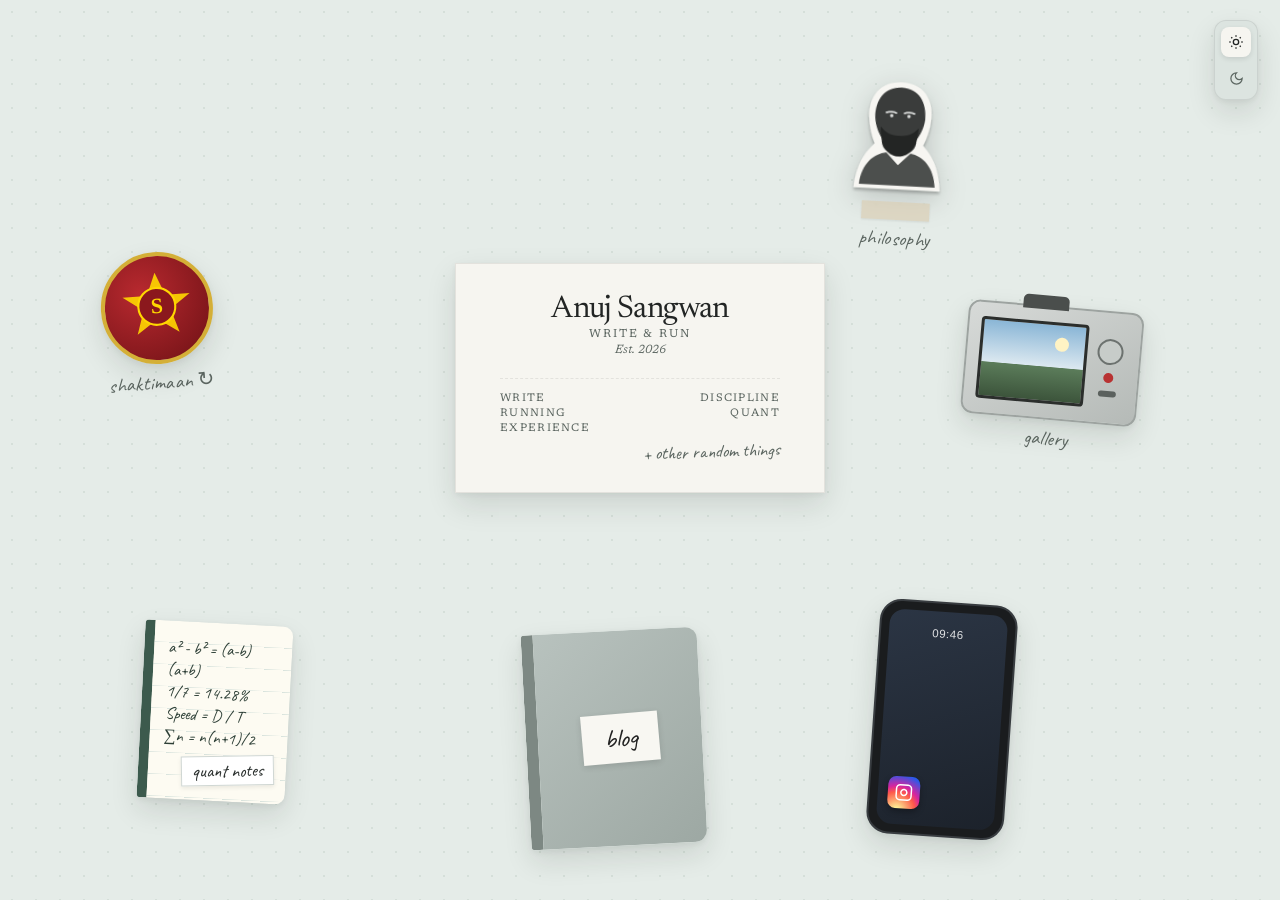
==== index.html @ c8d7edce "Refactor index.html for theme support and SEO Updated HTML structure, added meta tags, and improved " ====
<!doctype html>
<html lang="en" data-theme="light">
<head>
<meta charset="utf-8">
<meta name="viewport" content="width=device-width, initial-scale=1">
<title>Anuj Sangwan</title>
<meta name="description" content="Anuj Sangwan — write, running, experience, discipline, quant and other random things.">
<link rel="preconnect" href="https://fonts.googleapis.com">
<link rel="preconnect" href="https://fonts.gstatic.com" crossorigin>
<link rel="stylesheet" href="https://fonts.googleapis.com/css2?family=Caveat:wght@500;600&family=Newsreader:ital,opsz,wght@0,6..72,300..600;1,6..72,300..600&display=swap">

<style>
  :root {
    /* Minted Grey (Bright Theme) */
    --bg: #e5ece8;
    --bg-dot: #d5dfd9;
    --ink: #222524;
    --muted: #5c6661;
    --card-bg: #f6f5f0;
    --card-border: rgba(0, 0, 0, 0.08);
    --tape: rgba(218, 207, 182, 0.72);
    --shadow: 0 12px 28px rgba(24, 32, 28, 0.12), 0 2px 6px rgba(24, 32, 28, 0.06);
    --shadow-hover: 0 18px 36px rgba(24, 32, 28, 0.18), 0 4px 10px rgba(24, 32, 28, 0.08);
    --pill-bg: #dce4e0;
  }

  [data-theme="dark"] {
    /* Warm Charcoal (Dark Theme) */
    --bg: #22211f;
    --bg-dot: #2d2b28;
    --ink: #ebe7e0;
    --muted: #a39e93;
    --card-bg: #2d2b28;
    --card-border: rgba(255, 255, 255, 0.08);
    --tape: rgba(168, 154, 128, 0.35);
    --shadow: 0 14px 32px rgba(0, 0, 0, 0.45), 0 2px 8px rgba(0, 0, 0, 0.3);
    --shadow-hover: 0 20px 42px rgba(0, 0, 0, 0.6), 0 6px 14px rgba(0, 0, 0, 0.35);
    --pill-bg: #32302c;
  }

  * {
    box-sizing: border-box;
    margin: 0;
    padding: 0;
  }

  body {
    background-color: var(--bg);
    background-image: radial-gradient(var(--bg-dot) 1px, transparent 1px);
    background-size: 24px 24px;
    color: var(--ink);
    font-family: 'Newsreader', Georgia, serif;
    min-height: 100vh;
    overflow-x: hidden;
    transition: background-color 0.35s ease, color 0.35s ease;
    user-select: none;
  }

  /* Theme Switcher Pill (Top Right like screenshot) */
  .theme-toggle {
    position: fixed;
    top: 20px;
    right: 22px;
    z-index: 100;
    background: var(--pill-bg);
    border: 1px solid var(--card-border);
    border-radius: 12px;
    padding: 6px;
    display: flex;
    flex-direction: column;
    gap: 6px;
    box-shadow: var(--shadow);
    cursor: pointer;
    transition: transform 0.2s ease, background 0.35s ease;
  }
  .theme-toggle:hover {
    transform: translateY(-2px);
  }
  .theme-btn {
    width: 30px;
    height: 30px;
    border-radius: 8px;
    border: none;
    background: transparent;
    color: var(--muted);
    display: grid;
    place-items: center;
    cursor: pointer;
    transition: all 0.2s ease;
  }
  .theme-btn.active {
    background: var(--card-bg);
    color: var(--ink);
    box-shadow: 0 2px 5px rgba(0,0,0,0.1);
  }

  /* Desk Canvas */
  .desk {
    position: relative;
    width: 100%;
    max-width: 1320px;
    height: 100vh;
    min-height: 700px;
    margin: 0 auto;
  }

  /* Generic Desk Item Styling */
  .desk-item {
    position: absolute;
    cursor: pointer;
    text-decoration: none;
    color: inherit;
    transition: transform 0.28s cubic-bezier(0.22, 1, 0.36, 1), filter 0.28s ease;
    display: flex;
    flex-direction: column;
    align-items: center;
  }
  .desk-item:hover {
    z-index: 20;
    filter: brightness(1.02);
  }

  /* Masking Tape Effect */
  .tape {
    width: 68px;
    height: 18px;
    background: var(--tape);
    backdrop-filter: blur(1px);
    box-shadow: 0 1px 2px rgba(0,0,0,0.08);
    position: relative;
    z-index: 5;
  }

  .hand-label {
    font-family: 'Caveat', cursive;
    font-size: 1.25rem;
    color: var(--muted);
    margin-top: 6px;
    letter-spacing: 0.3px;
  }

  /* 1. CENTER CALLING CARD */
  .name-card-wrap {
    top: 42%;
    left: 50%;
    transform: translate(-50%, -50%);
    z-index: 10;
    cursor: default;
  }
  .name-card {
    background: var(--card-bg);
    border: 1px solid var(--card-border);
    box-shadow: var(--shadow);
    padding: 30px 44px 26px;
    text-align: center;
    width: 370px;
    position: relative;
    transition: background 0.35s ease, transform 0.25s ease;
  }
  .name-card:hover {
    transform: translateY(-3px);
  }
  .name-card h1 {
    font-size: 1.95rem;
    font-weight: 400;
    letter-spacing: -0.02em;
    margin-bottom: 4px;
  }
  .name-card .subtitle {
    font-size: 0.72rem;
    letter-spacing: 0.16em;
    text-transform: uppercase;
    color: var(--muted);
    margin-bottom: 4px;
  }
  .name-card .est {
    font-size: 0.75rem;
    font-style: italic;
    color: var(--muted);
    margin-bottom: 22px;
  }
  .card-traits {
    display: flex;
    justify-content: space-between;
    align-items: flex-start;
    font-size: 0.68rem;
    letter-spacing: 0.12em;
    text-transform: uppercase;
    color: var(--muted);
    border-top: 1px dashed var(--card-border);
    padding-top: 14px;
    text-align: left;
    gap: 12px;
  }
  .card-traits .col {
    display: flex;
    flex-direction: column;
    gap: 4px;
  }
  .card-handnote {
    font-family: 'Caveat', cursive;
    font-size: 1.15rem;
    color: var(--muted);
    text-align: right;
    margin-top: 8px;
    transform: rotate(-2deg);
  }

  /* 2. SHAKTIMAAN (Left Side) */
  .item-shaktimaan {
    top: 28%;
    left: 8%;
    transform: rotate(-4deg);
    z-index: 15;
  }
  .item-shaktimaan:hover {
    transform: rotate(0deg) scale(1.06);
  }
  .shaktimaan-badge {
    width: 112px;
    height: 112px;
    border-radius: 50%;
    background: radial-gradient(circle at 35% 35%, #b8292f, #6e1115);
    border: 4px solid #d4af37;
    box-shadow: var(--shadow);
    display: grid;
    place-items: center;
    position: relative;
    overflow: hidden;
  }
  /* Shaktimaan Flight & Spin Animation */
  @keyframes shaktimaanFly {
    0%   { transform: translate(0, 0) rotate(0deg) scale(1); filter: drop-shadow(0 0 0px gold); }
    15%  { transform: translate(60px, -90px) rotate(720deg) scale(1.15); filter: drop-shadow(0 0 18px #ffd700); }
    35%  { transform: translate(480px, -130px) rotate(1800deg) scale(1.2); filter: drop-shadow(0 0 24px #ffae00); }
    55%  { transform: translate(780px, 140px) rotate(2880deg) scale(1.1); filter: drop-shadow(0 0 22px #ffd700); }
    75%  { transform: translate(320px, 210px) rotate(3960deg) scale(1.15); filter: drop-shadow(0 0 18px #ffae00); }
    90%  { transform: translate(-20px, 40px) rotate(4680deg) scale(1.05); }
    100% { transform: translate(0, 0) rotate(5040deg) scale(1); filter: drop-shadow(0 0 0px gold); }
  }
  .shaktimaan-flying {
    animation: shaktimaanFly 3.2s cubic-bezier(0.45, 0.05, 0.55, 0.95) forwards;
    z-index: 999 !important;
  }

  /* 3. QUANT NOTES (Bottom Left) */
  .item-quant {
    bottom: 11%;
    left: 11%;
    transform: rotate(3deg);
  }
  .item-quant:hover {
    transform: rotate(0deg) translateY(-6px);
  }
  .quant-pad {
    width: 148px;
    height: 178px;
    background: #fdfbf2;
    border-radius: 4px 10px 10px 4px;
    box-shadow: var(--shadow);
    border-left: 10px solid #3c5a4d;
    padding: 16px 14px;
    position: relative;
    color: #2b302e;
    background-image: repeating-linear-gradient(transparent, transparent 21px, #d7e2dc 22px);
  }
  .quant-pad .math-scribble {
    font-family: 'Caveat', cursive;
    font-size: 1.05rem;
    line-height: 22px;
    color: #2c3e35;
  }
  .quant-sticker {
    background: #fff;
    border: 1px solid #d0d7d3;
    padding: 2px 10px;
    font-family: 'Caveat', cursive;
    font-size: 1.15rem;
    position: absolute;
    bottom: 16px;
    right: 12px;
    transform: rotate(-4deg);
    box-shadow: 0 2px 4px rgba(0,0,0,0.08);
  }

  /* 4. PHILOSOPHY - ARISTOTLE HEAD (Top Right) */
  .item-philosophy {
    top: 8%;
    right: 25%;
    transform: rotate(3deg);
  }
  .item-philosophy:hover {
    transform: rotate(0deg) translateY(-6px);
  }
  .aristotle-cutout {
    width: 124px;
    height: 138px;
    filter: drop-shadow(0 8px 14px rgba(0,0,0,0.18));
  }

  /* 5. GALLERY - DSLR CAMERA (Middle Right) */
  .item-gallery {
    top: 34%;
    right: 11%;
    transform: rotate(5deg);
  }
  .item-gallery:hover {
    transform: rotate(1deg) translateY(-6px);
  }
  .dslr-body {
    width: 176px;
    height: 114px;
    background: linear-gradient(145deg, #d7dad8, #b5bab7);
    border-radius: 12px;
    box-shadow: var(--shadow);
    border: 2px solid #9da3a0;
    position: relative;
    padding: 12px;
    display: flex;
    align-items: center;
    justify-content: space-between;
  }
  .dslr-viewfinder {
    position: absolute;
    top: -12px;
    left: 52px;
    width: 46px;
    height: 14px;
    background: #4a4e4c;
    border-radius: 5px 5px 0 0;
  }
  .dslr-screen {
    width: 108px;
    height: 82px;
    background: linear-gradient(180deg, #8ab6d6 0%, #dbe8f0 55%, #5b7c5a 56%, #3c543b 100%);
    border: 3px solid #2b2e2c;
    border-radius: 4px;
    position: relative;
    overflow: hidden;
  }
  .dslr-controls {
    display: flex;
    flex-direction: column;
    align-items: center;
    gap: 8px;
    padding-right: 4px;
  }
  .dslr-dial {
    width: 26px;
    height: 26px;
    border-radius: 50%;
    border: 2px solid #6c726f;
    background: #c7ccc9;
  }

  /* 6. BLOG NOTEBOOK (Bottom Middle) */
  .item-blog {
    bottom: 6%;
    left: 48%;
    transform: translateX(-50%) rotate(-3deg);
  }
  .item-blog:hover {
    transform: translateX(-50%) rotate(0deg) translateY(-6px);
  }
  .blog-notebook {
    width: 176px;
    height: 215px;
    background: linear-gradient(135deg, #b8c2be, #9da8a3);
    border-radius: 4px 12px 12px 4px;
    box-shadow: var(--shadow);
    border-left: 12px solid #7d8883;
    display: grid;
    place-items: center;
    position: relative;
  }
  .blog-sticker {
    background: #f8f7f2;
    color: #222;
    padding: 8px 22px;
    font-family: 'Caveat', cursive;
    font-size: 1.65rem;
    box-shadow: 0 2px 6px rgba(0,0,0,0.12);
    transform: rotate(-2deg);
  }

  /* 7. PHONE WITH APPS (Bottom Right) */
  .item-phone {
    bottom: 7%;
    right: 21%;
    transform: rotate(4deg);
    cursor: default;
  }
  .phone-frame {
    width: 138px;
    height: 235px;
    background: #1a1c1e;
    border-radius: 22px;
    padding: 8px;
    box-shadow: var(--shadow);
    border: 2px solid #383c40;
  }
  .phone-screen {
    width: 100%;
    height: 100%;
    background: linear-gradient(160deg, #2b3544 0%, #1c222b 100%);
    border-radius: 15px;
    padding: 16px 10px;
    display: flex;
    flex-direction: column;
    justify-content: space-between;
  }
  .phone-time {
    color: rgba(255,255,255,0.85);
    font-family: sans-serif;
    font-size: 0.72rem;
    text-align: center;
    letter-spacing: 0.5px;
  }
  .phone-apps {
    display: grid;
    grid-template-columns: repeat(3, 1fr);
    gap: 8px;
    margin-top: 10px;
  }
  .app-icon {
    width: 32px;
    height: 32px;
    border-radius: 8px;
    display: grid;
    place-items: center;
    text-decoration: none;
    transition: transform 0.2s ease;
    box-shadow: 0 3px 6px rgba(0,0,0,0.3);
  }
  .app-icon:hover {
    transform: scale(1.18);
  }
  .app-insta {
    background: radial-gradient(circle at 30% 107%, #fdf497 0%, #fdf497 5%, #fd5949 45%, #d6249f 60%, #285AEB 90%);
    color: #fff;
  }
  .app-github {
    background: #24292e;
    color: #fff;
    border: 1px solid rgba(255,255,255,0.15);
  }
  .app-gmail {
    background: #ffffff;
    color: #ea4335;
  }
  .phone-widget {
    background: rgba(255,255,255,0.1);
    border-radius: 8px;
    padding: 6px;
    font-family: sans-serif;
    font-size: 0.6rem;
    color: rgba(255,255,255,0.75);
    text-align: center;
  }

  /* 8. BOOK ICON - READING LIST (Lower Right Corner) */
  .item-books {
    bottom: 6%;
    right: 4%;
    transform: rotate(-6deg);
  }
  .item-books:hover {
    transform: rotate(-1deg) translateY(-6px);
  }
  .book-cover {
    width: 112px;
    height: 152px;
    background: linear-gradient(145deg, #e5d896, #cfc078);
    border-radius: 3px 8px 8px 3px;
    box-shadow: var(--shadow);
    border-left: 8px solid #9e8f4c;
    padding: 14px 10px;
    color: #2d2918;
    display: flex;
    flex-direction: column;
    justify-content: space-between;
  }
  .book-title {
    font-size: 0.76rem;
    font-weight: 600;
    line-height: 1.2;
    border-top: 1px solid rgba(45,41,24,0.3);
    border-bottom: 1px solid rgba(45,41,24,0.3);
    padding: 5px 0;
    text-align: center;
  }
  .book-author {
    font-size: 0.62rem;
    text-align: center;
    font-style: italic;
    opacity: 0.85;
  }

  /* Clean Modal for Sections (Quant, Philosophy, Gallery, Books) */
  .modal-backdrop {
    position: fixed;
    inset: 0;
    background: rgba(15, 18, 16, 0.55);
    backdrop-filter: blur(4px);
    display: none;
    place-items: center;
    z-index: 500;
    padding: 20px;
  }
  .modal-backdrop.open {
    display: grid;
  }
  .modal-box {
    background: var(--card-bg);
    color: var(--ink);
    border: 1px solid var(--card-border);
    box-shadow: var(--shadow-hover);
    max-width: 520px;
    width: 100%;
    padding: 28px 32px;
    border-radius: 8px;
    position: relative;
    user-select: text;
  }
  .modal-close {
    position: absolute;
    top: 14px;
    right: 16px;
    background: none;
    border: none;
    font-size: 1.4rem;
    color: var(--muted);
    cursor: pointer;
  }
  .modal-box h2 {
    font-weight: 400;
    font-size: 1.55rem;
    margin-bottom: 10px;
  }
  .modal-box p, .modal-box li {
    font-size: 0.98rem;
    line-height: 1.6;
    color: var(--muted);
  }
  .modal-box ul {
    margin-top: 10px;
    padding-left: 18px;
  }
  .modal-box li {
    margin-bottom: 6px;
  }

  /* Responsive Mobile Layout (Stacks neatly on phones) */
  @media (max-width: 960px) {
    .desk {
      height: auto;
      padding: 80px 20px 60px;
      display: flex;
      flex-direction: column;
      align-items: center;
      gap: 36px;
    }
    .desk-item, .name-card-wrap {
      position: static;
      transform: none !important;
    }
    .name-card {
      width: 100%;
      max-width: 350px;
      order: -1;
    }
  }
</style>
</head>
<body>

  <!-- Top-Right Theme Switcher -->
  <div class="theme-toggle" title="Switch Theme">
    <button class="theme-btn active" id="btn-light" aria-label="Minted Grey Theme">
      <svg width="16" height="16" viewBox="0 0 24 24" fill="none" stroke="currentColor" stroke-width="2">
        <circle cx="12" cy="12" r="4"/><path d="M12 2v2m0 16v2M4.93 4.93l1.41 1.41m11.32 11.32l1.41 1.41M2 12h2m16 0h2M6.34 17.66l-1.41 1.41M19.07 4.93l-1.41 1.41"/>
      </svg>
    </button>
    <button class="theme-btn" id="btn-dark" aria-label="Warm Charcoal Theme">
      <svg width="15" height="15" viewBox="0 0 24 24" fill="none" stroke="currentColor" stroke-width="2">
        <path d="M12 3a6 6 0 0 0 9 9 9 9 0 1 1-9-9Z"/>
      </svg>
    </button>
  </div>

  <main class="desk">

    <!-- 1. SHAKTIMAAN ICON (Left Side - Click to fly!) -->
    <div class="desk-item item-shaktimaan" id="shaktimaan" title="Click to summon Shaktimaan!">
      <div class="shaktimaan-badge">
        <!-- Custom Shaktimaan Emblem & Figure SVG -->
        <svg width="84" height="84" viewBox="0 0 100 100">
          <polygon points="50,8 61,35 90,35 66,52 75,80 50,63 25,80 34,52 10,35 39,35" fill="#ffd700" opacity="0.9"/>
          <circle cx="50" cy="48" r="22" fill="#8b181d" stroke="#ffd700" stroke-width="2.5"/>
          <text x="50" y="56" text-anchor="middle" fill="#ffd700" font-family="Georgia, serif" font-weight="bold" font-size="26">S</text>
        </svg>
      </div>
      <span class="hand-label">shaktimaan ↻</span>
    </div>

    <!-- 2. CENTER CALLING CARD -->
    <div class="desk-item name-card-wrap">
      <div class="name-card">
        <h1>Anuj Sangwan</h1>
        <div class="subtitle">Write &amp; Run</div>
        <div class="est">Est. 2026</div>
        <div class="card-traits">
          <div class="col">
            <span>WRITE</span>
            <span>RUNNING</span>
            <span>EXPERIENCE</span>
          </div>
          <div class="col" style="text-align: right;">
            <span>DISCIPLINE</span>
            <span>QUANT</span>
          </div>
        </div>
        <div class="card-handnote">+ other random things</div>
      </div>
    </div>

    <!-- 3. PHILOSOPHY - ARISTOTLE HEAD (Top Right) -->
    <div class="desk-item item-philosophy" data-modal="philosophy">
      <div class="aristotle-cutout">
        <!-- Monochrome Bust Illustration -->
        <svg viewBox="0 0 140 160" width="124" height="138">
          <defs>
            <filter id="paperShadow">
              <feDropShadow dx="0" dy="3" stdDeviation="2" flood-opacity="0.25"/>
            </filter>
          </defs>
          <!-- White sticker outline -->
          <path d="M70,12 C45,12 32,30 34,54 C35,66 38,76 42,84 C32,94 22,108 20,136 L120,136 C118,108 108,94 98,84 C102,76 105,66 106,54 C108,30 95,12 70,12 Z" fill="#f7f6f2" filter="url(#paperShadow)"/>
          <!-- Bust silhouette -->
          <path d="M70,18 C50,18 40,34 41,54 C42,64 46,72 50,78 C49,88 56,96 70,96 C84,96 91,88 90,78 C94,72 98,64 99,54 C100,34 90,18 70,18 Z" fill="#3a3c3b"/>
          <!-- Beard & Hair texture -->
          <path d="M48,64 C48,84 56,98 70,98 C84,98 92,84 92,64 C86,72 78,74 70,74 C62,74 54,72 48,64 Z" fill="#232524"/>
          <!-- Eyes & Brow -->
          <path d="M53,48 Q60,45 66,48 M74,48 Q80,45 87,48" stroke="#d8dad9" stroke-width="2" fill="none"/>
          <circle cx="60" cy="51" r="2" fill="#d8dad9"/>
          <circle cx="80" cy="51" r="2" fill="#d8dad9"/>
          <!-- Draped Toga Shoulders -->
          <path d="M26,132 C28,108 42,96 56,94 L70,108 L84,94 C98,96 112,108 114,132 Z" fill="#4c4f4d"/>
        </svg>
      </div>
      <div class="tape" style="margin-top: -8px;"></div>
      <span class="hand-label">philosophy</span>
    </div>

    <!-- 4. GALLERY - DSLR CAMERA (Middle Right) -->
    <div class="desk-item item-gallery" data-modal="gallery">
      <div class="dslr-body">
        <div class="dslr-viewfinder"></div>
        <div class="dslr-screen">
          <!-- Tiny Sun & Hills inside LCD -->
          <div style="width:14px;height:14px;border-radius:50%;background:#fff3c4;position:absolute;top:12px;right:16px;"></div>
        </div>
        <div class="dslr-controls">
          <div class="dslr-dial"></div>
          <div style="width:10px;height:10px;border-radius:50%;background:#b83232;"></div>
          <div style="width:18px;height:6px;border-radius:3px;background:#5b615e;"></div>
        </div>
      </div>
      <span class="hand-label">gallery</span>
    </div>

    <!-- 5. QUANT NOTES (Bottom Left) -->
    <div class="desk-item item-quant" data-modal="quant">
      <div class="quant-pad">
        <div class="math-scribble">
          a² - b² = (a-b)(a+b)<br>
          1/7 = 14.28%<br>
          Speed = D / T<br>
          ∑n = n(n+1)/2
        </div>
        <div class="quant-sticker">quant notes</div>
      </div>
    </div>

    <!-- 6. BLOG NOTEBOOK (Bottom Middle - Links to blog/) -->
    <a class="desk-item item-blog" href="blog/">
      <div class="blog-notebook">
        <div class="blog-sticker">blog</div>
      </div>
    </a>

    <!-- 7. PHONE ICON WITH INSTA, GITHUB, GMAIL (Bottom Right) -->
    <div class="desk-item item-phone">
      <div class="phone-frame">
        <div class="phone-screen">
          <div class="phone-time" id="phone-clock">09:46</div>

          <div class="phone-apps">
            <!-- Instagram -->
            <a class="app-icon app-insta" href="https://instagram.com/anuj_191025" target="_blank" rel="noopener" title="Instagram (@anuj_191025)">
              <svg width="18" height="18" viewBox="0 0 24 24" fill="none" stroke="currentColor" stroke-width="2">
                <rect x="2" y="2" width="20" height="20" rx="5" ry="5"/><path d="M16 11.37A4 4 0 1 1 12.63 8 4 4 0 0 1 16 11.37z"/><line x1="17.5" y1="6.5" x2="17.51" y2="6.5"/>
              </svg>
            </a>

            <!-- GitHub -->
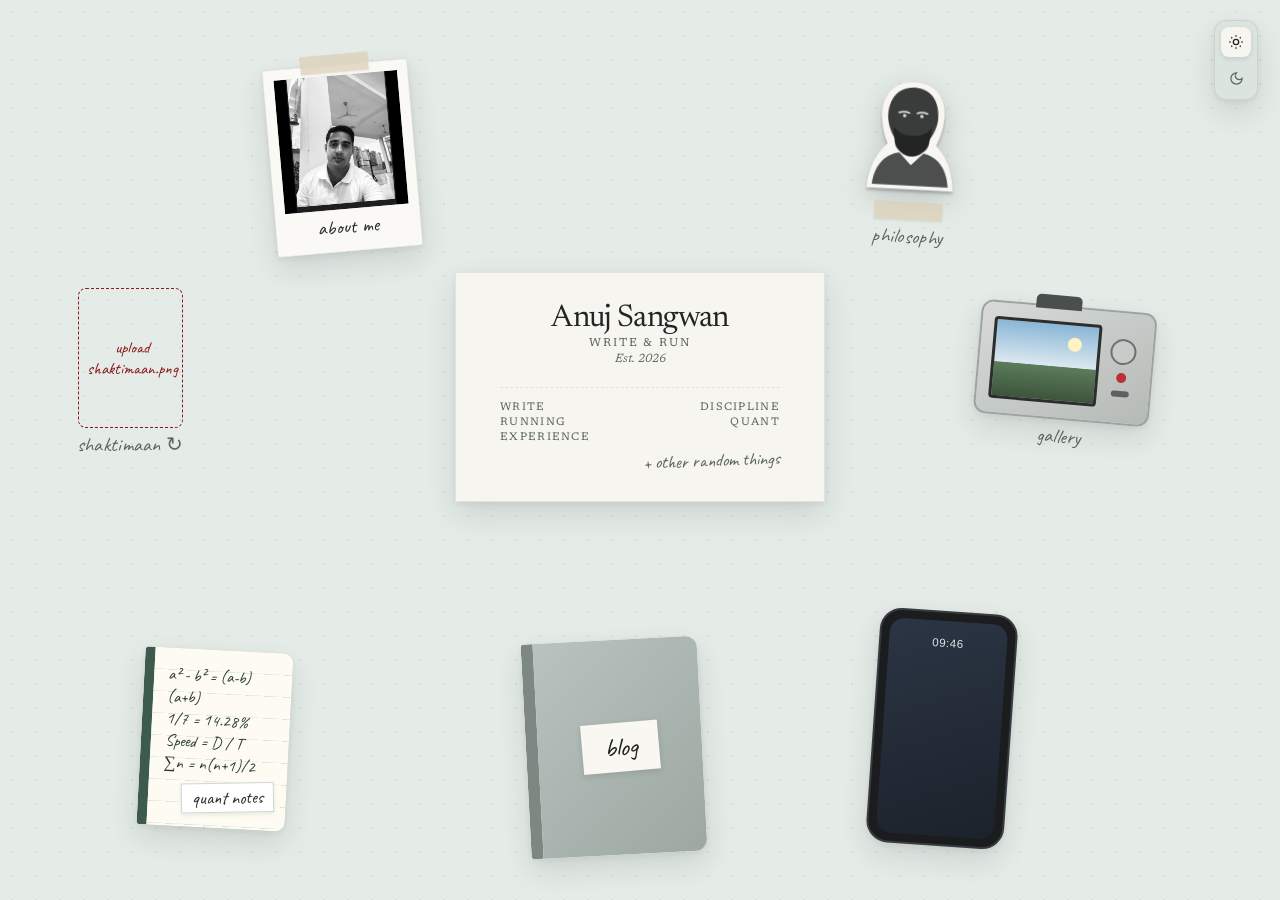
==== commit bd790760: "Update index.html" ====
--- a/index.html
+++ b/index.html
@@ -11,7 +11,6 @@
 
 <style>
   :root {
-    /* Minted Grey (Bright Theme) */
     --bg: #e5ece8;
     --bg-dot: #d5dfd9;
     --ink: #222524;
@@ -25,7 +24,6 @@
   }
 
   [data-theme="dark"] {
-    /* Warm Charcoal (Dark Theme) */
     --bg: #22211f;
     --bg-dot: #2d2b28;
     --ink: #ebe7e0;
@@ -56,7 +54,6 @@
     user-select: none;
   }
 
-  /* Theme Switcher Pill (Top Right like screenshot) */
   .theme-toggle {
     position: fixed;
     top: 20px;
@@ -94,17 +91,16 @@
     box-shadow: 0 2px 5px rgba(0,0,0,0.1);
   }
 
-  /* Desk Canvas */
   .desk {
     position: relative;
     width: 100%;
     max-width: 1320px;
     height: 100vh;
-    min-height: 700px;
+    min-height: 720px;
     margin: 0 auto;
-  }
-
-  /* Generic Desk Item Styling */
+    perspective: 1000px;
+  }
+
   .desk-item {
     position: absolute;
     cursor: pointer;
@@ -117,10 +113,8 @@
   }
   .desk-item:hover {
     z-index: 20;
-    filter: brightness(1.02);
-  }
-
-  /* Masking Tape Effect */
+  }
+
   .tape {
     width: 68px;
     height: 18px;
@@ -135,13 +129,58 @@
     font-family: 'Caveat', cursive;
     font-size: 1.25rem;
     color: var(--muted);
-    margin-top: 6px;
+    margin-top: 4px;
     letter-spacing: 0.3px;
   }
 
-  /* 1. CENTER CALLING CARD */
+  /* 1. ABOUT ME POLAROID PHOTO (Top Left) */
+  .item-about {
+    top: 6%;
+    left: 21%;
+    transform: rotate(-5deg);
+    z-index: 12;
+  }
+  .item-about:hover {
+    transform: rotate(-1deg) translateY(-6px);
+  }
+  .polaroid {
+    background: #faf9f5;
+    padding: 10px 10px 14px;
+    border-radius: 3px;
+    box-shadow: var(--shadow);
+    border: 1px solid rgba(0, 0, 0, 0.08);
+    width: 146px;
+    text-align: center;
+  }
+  .polaroid-img-box {
+    width: 124px;
+    height: 134px;
+    background: #d8dfdb;
+    overflow: hidden;
+    position: relative;
+  }
+  .polaroid-img-box img {
+    width: 100%;
+    height: 100%;
+    object-fit: cover;
+    filter: grayscale(100%) contrast(1.06);
+    transition: filter 0.3s ease;
+    display: block;
+  }
+  .item-about:hover .polaroid-img-box img {
+    filter: grayscale(20%) contrast(1.03);
+  }
+  .polaroid-caption {
+    font-family: 'Caveat', cursive;
+    font-size: 1.25rem;
+    color: #2b2e2c;
+    margin-top: 8px;
+    line-height: 1;
+  }
+
+  /* 2. CENTER CALLING CARD */
   .name-card-wrap {
-    top: 42%;
+    top: 43%;
     left: 50%;
     transform: translate(-50%, -50%);
     z-index: 10;
@@ -206,46 +245,67 @@
     transform: rotate(-2deg);
   }
 
-  /* 2. SHAKTIMAAN (Left Side) */
+  /* 3. SHAKTIMAAN CUTOUT */
   .item-shaktimaan {
-    top: 28%;
-    left: 8%;
-    transform: rotate(-4deg);
+    top: 32%;
+    left: 6%;
     z-index: 15;
+    transform-style: preserve-3d;
   }
   .item-shaktimaan:hover {
-    transform: rotate(0deg) scale(1.06);
-  }
-  .shaktimaan-badge {
-    width: 112px;
-    height: 112px;
-    border-radius: 50%;
-    background: radial-gradient(circle at 35% 35%, #b8292f, #6e1115);
-    border: 4px solid #d4af37;
-    box-shadow: var(--shadow);
-    display: grid;
-    place-items: center;
-    position: relative;
-    overflow: hidden;
-  }
-  /* Shaktimaan Flight & Spin Animation */
-  @keyframes shaktimaanFly {
-    0%   { transform: translate(0, 0) rotate(0deg) scale(1); filter: drop-shadow(0 0 0px gold); }
-    15%  { transform: translate(60px, -90px) rotate(720deg) scale(1.15); filter: drop-shadow(0 0 18px #ffd700); }
-    35%  { transform: translate(480px, -130px) rotate(1800deg) scale(1.2); filter: drop-shadow(0 0 24px #ffae00); }
-    55%  { transform: translate(780px, 140px) rotate(2880deg) scale(1.1); filter: drop-shadow(0 0 22px #ffd700); }
-    75%  { transform: translate(320px, 210px) rotate(3960deg) scale(1.15); filter: drop-shadow(0 0 18px #ffae00); }
-    90%  { transform: translate(-20px, 40px) rotate(4680deg) scale(1.05); }
-    100% { transform: translate(0, 0) rotate(5040deg) scale(1); filter: drop-shadow(0 0 0px gold); }
+    transform: scale(1.06);
+  }
+  .shaktimaan-cutout {
+    width: 115px;
+    height: 165px;
+    object-fit: contain;
+    background: transparent;
+    filter: drop-shadow(0 6px 10px rgba(0, 0, 0, 0.25));
+    transform-style: preserve-3d;
+    display: block;
+  }
+
+  @keyframes shaktimaanTornado {
+    0% {
+      transform: translate(0, 0) rotateY(0deg) scale(1);
+      filter: drop-shadow(0 6px 10px rgba(0,0,0,0.25));
+    }
+    12% {
+      transform: translate(0, -18px) rotateY(1080deg) scale(1.08);
+      filter: drop-shadow(0 0 14px rgba(255, 200, 40, 0.85));
+    }
+    32% {
+      transform: translate(420px, -140px) rotateY(3240deg) scale(1.12);
+      filter: drop-shadow(0 0 22px rgba(255, 190, 20, 0.95));
+    }
+    55% {
+      transform: translate(820px, 90px) rotateY(5760deg) scale(1.05);
+      filter: drop-shadow(0 0 22px rgba(255, 190, 20, 0.95));
+    }
+    78% {
+      transform: translate(340px, 190px) rotateY(7920deg) scale(1.08);
+      filter: drop-shadow(0 0 16px rgba(255, 200, 40, 0.85));
+    }
+    92% {
+      transform: translate(0, -10px) rotateY(9000deg) scale(1.02);
+      filter: drop-shadow(0 8px 12px rgba(0,0,0,0.25));
+    }
+    100% {
+      transform: translate(0, 0) rotateY(9360deg) scale(1);
+      filter: drop-shadow(0 6px 10px rgba(0,0,0,0.25));
+    }
+  }
+
+  .shaktimaan-flying .shaktimaan-cutout {
+    animation: shaktimaanTornado 3.4s cubic-bezier(0.4, 0.05, 0.6, 0.95) forwards;
   }
   .shaktimaan-flying {
-    animation: shaktimaanFly 3.2s cubic-bezier(0.45, 0.05, 0.55, 0.95) forwards;
     z-index: 999 !important;
   }
 
-  /* 3. QUANT NOTES (Bottom Left) */
+  /* 4. QUANT NOTES */
   .item-quant {
-    bottom: 11%;
+    bottom: 8%;
     left: 11%;
     transform: rotate(3deg);
   }
@@ -283,10 +343,10 @@
     box-shadow: 0 2px 4px rgba(0,0,0,0.08);
   }
 
-  /* 4. PHILOSOPHY - ARISTOTLE HEAD (Top Right) */
+  /* 5. PHILOSOPHY - ARISTOTLE HEAD */
   .item-philosophy {
     top: 8%;
-    right: 25%;
+    right: 24%;
     transform: rotate(3deg);
   }
   .item-philosophy:hover {
@@ -298,10 +358,10 @@
     filter: drop-shadow(0 8px 14px rgba(0,0,0,0.18));
   }
 
-  /* 5. GALLERY - DSLR CAMERA (Middle Right) */
+  /* 6. GALLERY - DSLR CAMERA */
   .item-gallery {
     top: 34%;
-    right: 11%;
+    right: 10%;
     transform: rotate(5deg);
   }
   .item-gallery:hover {
@@ -353,9 +413,9 @@
     background: #c7ccc9;
   }
 
-  /* 6. BLOG NOTEBOOK (Bottom Middle) */
+  /* 7. BLOG NOTEBOOK */
   .item-blog {
-    bottom: 6%;
+    bottom: 5%;
     left: 48%;
     transform: translateX(-50%) rotate(-3deg);
   }
@@ -383,9 +443,9 @@
     transform: rotate(-2deg);
   }
 
-  /* 7. PHONE WITH APPS (Bottom Right) */
+  /* 8. PHONE WITH APPS */
   .item-phone {
-    bottom: 7%;
+    bottom: 6%;
     right: 21%;
     transform: rotate(4deg);
     cursor: default;
@@ -458,7 +518,7 @@
     text-align: center;
   }
 
-  /* 8. BOOK ICON - READING LIST (Lower Right Corner) */
+  /* 9. BOOK ICON */
   .item-books {
     bottom: 6%;
     right: 4%;
@@ -496,7 +556,7 @@
     opacity: 0.85;
   }
 
-  /* Clean Modal for Sections (Quant, Philosophy, Gallery, Books) */
+  /* Modal */
   .modal-backdrop {
     position: fixed;
     inset: 0;
@@ -550,7 +610,6 @@
     margin-bottom: 6px;
   }
 
-  /* Responsive Mobile Layout (Stacks neatly on phones) */
   @media (max-width: 960px) {
     .desk {
       height: auto;
@@ -574,7 +633,6 @@
 </head>
 <body>
 
-  <!-- Top-Right Theme Switcher -->
   <div class="theme-toggle" title="Switch Theme">
     <button class="theme-btn active" id="btn-light" aria-label="Minted Grey Theme">
       <svg width="16" height="16" viewBox="0 0 24 24" fill="none" stroke="currentColor" stroke-width="2">
@@ -590,20 +648,24 @@
 
   <main class="desk">
 
-    <!-- 1. SHAKTIMAAN ICON (Left Side - Click to fly!) -->
-    <div class="desk-item item-shaktimaan" id="shaktimaan" title="Click to summon Shaktimaan!">
-      <div class="shaktimaan-badge">
-        <!-- Custom Shaktimaan Emblem & Figure SVG -->
-        <svg width="84" height="84" viewBox="0 0 100 100">
-          <polygon points="50,8 61,35 90,35 66,52 75,80 50,63 25,80 34,52 10,35 39,35" fill="#ffd700" opacity="0.9"/>
-          <circle cx="50" cy="48" r="22" fill="#8b181d" stroke="#ffd700" stroke-width="2.5"/>
-          <text x="50" y="56" text-anchor="middle" fill="#ffd700" font-family="Georgia, serif" font-weight="bold" font-size="26">S</text>
-        </svg>
+    <!-- 1. ABOUT ME POLAROID PHOTO (Top Left - Now linked to me.jpeg) -->
+    <div class="desk-item item-about" data-modal="about" title="About Me">
+      <div class="tape" style="margin-bottom: -8px;"></div>
+      <div class="polaroid">
+        <div class="polaroid-img-box">
+          <img src="me.jpeg" alt="Anuj Sangwan">
+        </div>
+        <div class="polaroid-caption">about me</div>
       </div>
+    </div>
+
+    <!-- 2. SHAKTIMAAN CUTOUT -->
+    <div class="desk-item item-shaktimaan" id="shaktimaan" title="Click to spin Shaktimaan!">
+      <img class="shaktimaan-cutout" src="shaktimaan.png" alt="Shaktimaan" onerror="this.outerHTML='<div style=\'width:105px;height:140px;border:1.5px dashed #8b181d;border-radius:8px;display:grid;place-items:center;text-align:center;font-family:Caveat,cursive;font-size:1.05rem;color:#8b181d;padding:8px;\'>upload shaktimaan.png</div>';">
       <span class="hand-label">shaktimaan ↻</span>
     </div>
 
-    <!-- 2. CENTER CALLING CARD -->
+    <!-- 3. CENTER CALLING CARD -->
     <div class="desk-item name-card-wrap">
       <div class="name-card">
         <h1>Anuj Sangwan</h1>
@@ -624,27 +686,21 @@
       </div>
     </div>
 
-    <!-- 3. PHILOSOPHY - ARISTOTLE HEAD (Top Right) -->
+    <!-- 4. PHILOSOPHY -->
     <div class="desk-item item-philosophy" data-modal="philosophy">
       <div class="aristotle-cutout">
-        <!-- Monochrome Bust Illustration -->
         <svg viewBox="0 0 140 160" width="124" height="138">
           <defs>
             <filter id="paperShadow">
               <feDropShadow dx="0" dy="3" stdDeviation="2" flood-opacity="0.25"/>
             </filter>
           </defs>
-          <!-- White sticker outline -->
           <path d="M70,12 C45,12 32,30 34,54 C35,66 38,76 42,84 C32,94 22,108 20,136 L120,136 C118,108 108,94 98,84 C102,76 105,66 106,54 C108,30 95,12 70,12 Z" fill="#f7f6f2" filter="url(#paperShadow)"/>
-          <!-- Bust silhouette -->
           <path d="M70,18 C50,18 40,34 41,54 C42,64 46,72 50,78 C49,88 56,96 70,96 C84,96 91,88 90,78 C94,72 98,64 99,54 C100,34 90,18 70,18 Z" fill="#3a3c3b"/>
-          <!-- Beard & Hair texture -->
           <path d="M48,64 C48,84 56,98 70,98 C84,98 92,84 92,64 C86,72 78,74 70,74 C62,74 54,72 48,64 Z" fill="#232524"/>
-          <!-- Eyes & Brow -->
           <path d="M53,48 Q60,45 66,48 M74,48 Q80,45 87,48" stroke="#d8dad9" stroke-width="2" fill="none"/>
           <circle cx="60" cy="51" r="2" fill="#d8dad9"/>
           <circle cx="80" cy="51" r="2" fill="#d8dad9"/>
-          <!-- Draped Toga Shoulders -->
           <path d="M26,132 C28,108 42,96 56,94 L70,108 L84,94 C98,96 112,108 114,132 Z" fill="#4c4f4d"/>
         </svg>
       </div>
@@ -652,12 +708,11 @@
       <span class="hand-label">philosophy</span>
     </div>
 
-    <!-- 4. GALLERY - DSLR CAMERA (Middle Right) -->
+    <!-- 5. GALLERY -->
     <div class="desk-item item-gallery" data-modal="gallery">
       <div class="dslr-body">
         <div class="dslr-viewfinder"></div>
         <div class="dslr-screen">
-          <!-- Tiny Sun & Hills inside LCD -->
           <div style="width:14px;height:14px;border-radius:50%;background:#fff3c4;position:absolute;top:12px;right:16px;"></div>
         </div>
         <div class="dslr-controls">
@@ -669,7 +724,7 @@
       <span class="hand-label">gallery</span>
     </div>
 
-    <!-- 5. QUANT NOTES (Bottom Left) -->
+    <!-- 6. QUANT NOTES -->
     <div class="desk-item item-quant" data-modal="quant">
       <div class="quant-pad">
         <div class="math-scribble">
@@ -682,25 +737,17 @@
       </div>
     </div>
 
-    <!-- 6. BLOG NOTEBOOK (Bottom Middle - Links to blog/) -->
+    <!-- 7. BLOG NOTEBOOK -->
     <a class="desk-item item-blog" href="blog/">
       <div class="blog-notebook">
         <div class="blog-sticker">blog</div>
       </div>
     </a>
 
-    <!-- 7. PHONE ICON WITH INSTA, GITHUB, GMAIL (Bottom Right) -->
+    <!-- 8. PHONE -->
     <div class="desk-item item-phone">
       <div class="phone-frame">
         <div class="phone-screen">
           <div class="phone-time" id="phone-clock">09:46</div>
-
           <div class="phone-apps">
-            <!-- Instagram -->
-            <a class="app-icon app-insta" href="https://instagram.com/anuj_191025" target="_blank" rel="noopener" title="Instagram (@anuj_191025)">
-              <svg width="18" height="18" viewBox="0 0 24 24" fill="none" stroke="currentColor" stroke-width="2">
-                <rect x="2" y="2" width="20" height="20" rx="5" ry="5"/><path d="M16 11.37A4 4 0 1 1 12.63 8 4 4 0 0 1 16 11.37z"/><line x1="17.5" y1="6.5" x2="17.51" y2="6.5"/>
-              </svg>
-            </a>
-
-            <!-- GitHub -->
+            <a class="app-icon app-insta" href="https://instagram.com/anuj_191025" target
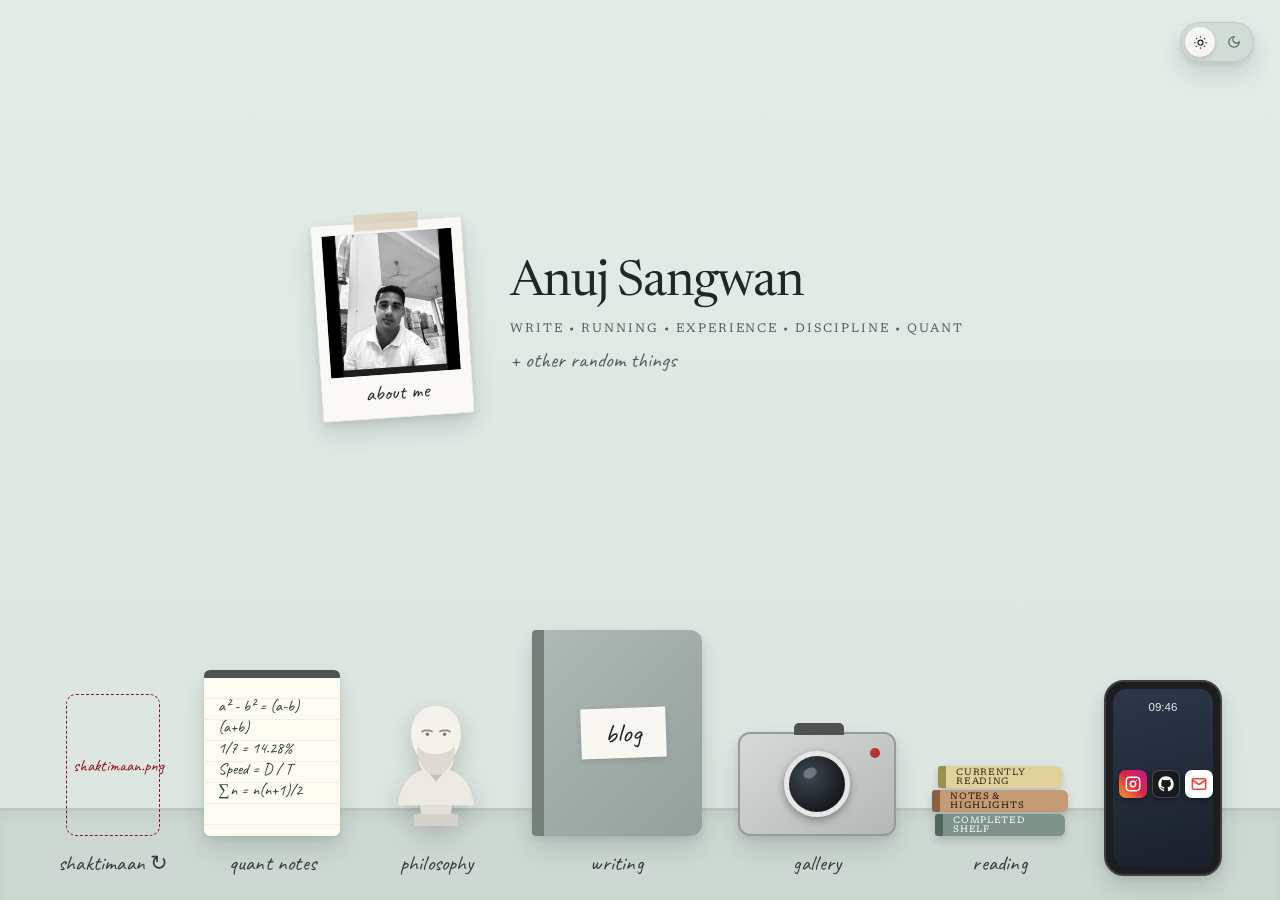
==== commit 662986f1: "Update print statement from 'Hello' to 'Goodbye'" ====
--- a/index.html
+++ b/index.html
@@ -11,28 +11,34 @@
 
 <style>
   :root {
-    --bg: #e5ece8;
-    --bg-dot: #d5dfd9;
-    --ink: #222524;
-    --muted: #5c6661;
+    /* Minted Grey (Bright Theme) */
+    --bg: #dce5e0;
+    --bg-top: #e4ece8;
+    --sill-bg: #cdd8d2;
+    --sill-edge: #bcc9c2;
+    --ink: #222624;
+    --muted: #55605b;
     --card-bg: #f6f5f0;
     --card-border: rgba(0, 0, 0, 0.08);
-    --tape: rgba(218, 207, 182, 0.72);
-    --shadow: 0 12px 28px rgba(24, 32, 28, 0.12), 0 2px 6px rgba(24, 32, 28, 0.06);
-    --shadow-hover: 0 18px 36px rgba(24, 32, 28, 0.18), 0 4px 10px rgba(24, 32, 28, 0.08);
-    --pill-bg: #dce4e0;
+    --tape: rgba(218, 207, 182, 0.78);
+    --shadow: 0 12px 24px rgba(24, 32, 28, 0.14), 0 3px 6px rgba(24, 32, 28, 0.08);
+    --shadow-hover: 0 20px 34px rgba(24, 32, 28, 0.2), 0 6px 12px rgba(24, 32, 28, 0.1);
+    --pill-bg: #d1dcd6;
   }
 
   [data-theme="dark"] {
+    /* Warm Charcoal (Dark Theme) */
     --bg: #22211f;
-    --bg-dot: #2d2b28;
+    --bg-top: #262522;
+    --sill-bg: #1b1a18;
+    --sill-edge: #32302c;
     --ink: #ebe7e0;
     --muted: #a39e93;
     --card-bg: #2d2b28;
     --card-border: rgba(255, 255, 255, 0.08);
     --tape: rgba(168, 154, 128, 0.35);
-    --shadow: 0 14px 32px rgba(0, 0, 0, 0.45), 0 2px 8px rgba(0, 0, 0, 0.3);
-    --shadow-hover: 0 20px 42px rgba(0, 0, 0, 0.6), 0 6px 14px rgba(0, 0, 0, 0.35);
+    --shadow: 0 14px 28px rgba(0, 0, 0, 0.5), 0 3px 8px rgba(0, 0, 0, 0.35);
+    --shadow-hover: 0 22px 38px rgba(0, 0, 0, 0.65), 0 8px 16px rgba(0, 0, 0, 0.4);
     --pill-bg: #32302c;
   }
 
@@ -43,40 +49,36 @@
   }
 
   body {
-    background-color: var(--bg);
-    background-image: radial-gradient(var(--bg-dot) 1px, transparent 1px);
-    background-size: 24px 24px;
+    background: linear-gradient(180deg, var(--bg-top) 0%, var(--bg) 100%);
     color: var(--ink);
     font-family: 'Newsreader', Georgia, serif;
     min-height: 100vh;
+    display: flex;
+    flex-direction: column;
+    justify-content: space-between;
     overflow-x: hidden;
-    transition: background-color 0.35s ease, color 0.35s ease;
-    user-select: none;
-  }
-
+    transition: background 0.35s ease, color 0.35s ease;
+  }
+
+  /* Top-Right Theme Toggle Pill */
   .theme-toggle {
     position: fixed;
-    top: 20px;
-    right: 22px;
+    top: 22px;
+    right: 26px;
     z-index: 100;
     background: var(--pill-bg);
     border: 1px solid var(--card-border);
-    border-radius: 12px;
-    padding: 6px;
-    display: flex;
-    flex-direction: column;
-    gap: 6px;
+    border-radius: 999px;
+    padding: 4px;
+    display: flex;
+    flex-direction: row;
+    gap: 4px;
     box-shadow: var(--shadow);
-    cursor: pointer;
-    transition: transform 0.2s ease, background 0.35s ease;
-  }
-  .theme-toggle:hover {
-    transform: translateY(-2px);
   }
   .theme-btn {
     width: 30px;
     height: 30px;
-    border-radius: 8px;
+    border-radius: 50%;
     border: none;
     background: transparent;
     color: var(--muted);
@@ -88,76 +90,59 @@
   .theme-btn.active {
     background: var(--card-bg);
     color: var(--ink);
-    box-shadow: 0 2px 5px rgba(0,0,0,0.1);
-  }
-
-  .desk {
-    position: relative;
-    width: 100%;
-    max-width: 1320px;
-    height: 100vh;
-    min-height: 720px;
-    margin: 0 auto;
-    perspective: 1000px;
-  }
-
-  .desk-item {
-    position: absolute;
+    box-shadow: 0 2px 5px rgba(0,0,0,0.12);
+  }
+
+  /* UPPER HERO SECTION (Generous Breathing Room) */
+  .hero {
+    flex: 1;
+    display: flex;
+    align-items: center;
+    justify-content: center;
+    padding: 70px 24px 30px;
+  }
+
+  .hero-inner {
+    display: flex;
+    align-items: center;
+    gap: 42px;
+    max-width: 820px;
+  }
+
+  /* Polaroid Photo (About Me) */
+  .polaroid-btn {
+    position: relative;
     cursor: pointer;
-    text-decoration: none;
-    color: inherit;
-    transition: transform 0.28s cubic-bezier(0.22, 1, 0.36, 1), filter 0.28s ease;
-    display: flex;
-    flex-direction: column;
-    align-items: center;
-  }
-  .desk-item:hover {
-    z-index: 20;
-  }
-
+    transform: rotate(-4deg);
+    transition: transform 0.28s cubic-bezier(0.22, 1, 0.36, 1);
+    flex-shrink: 0;
+  }
+  .polaroid-btn:hover {
+    transform: rotate(-1deg) translateY(-5px);
+  }
   .tape {
-    width: 68px;
-    height: 18px;
+    width: 64px;
+    height: 16px;
     background: var(--tape);
-    backdrop-filter: blur(1px);
+    margin: 0 auto -8px;
+    position: relative;
+    z-index: 5;
     box-shadow: 0 1px 2px rgba(0,0,0,0.08);
-    position: relative;
-    z-index: 5;
-  }
-
-  .hand-label {
-    font-family: 'Caveat', cursive;
-    font-size: 1.25rem;
-    color: var(--muted);
-    margin-top: 4px;
-    letter-spacing: 0.3px;
-  }
-
-  /* 1. ABOUT ME POLAROID PHOTO (Top Left) */
-  .item-about {
-    top: 6%;
-    left: 21%;
-    transform: rotate(-5deg);
-    z-index: 12;
-  }
-  .item-about:hover {
-    transform: rotate(-1deg) translateY(-6px);
-  }
-  .polaroid {
+  }
+  .polaroid-card {
     background: #faf9f5;
     padding: 10px 10px 14px;
     border-radius: 3px;
     box-shadow: var(--shadow);
-    border: 1px solid rgba(0, 0, 0, 0.08);
-    width: 146px;
+    border: 1px solid rgba(0,0,0,0.08);
+    width: 152px;
     text-align: center;
   }
   .polaroid-img-box {
-    width: 124px;
-    height: 134px;
+    width: 130px;
+    height: 142px;
     background: #d8dfdb;
     overflow: hidden;
-    position: relative;
   }
   .polaroid-img-box img {
     width: 100%;
@@ -167,393 +152,286 @@
     transition: filter 0.3s ease;
     display: block;
   }
-  .item-about:hover .polaroid-img-box img {
-    filter: grayscale(20%) contrast(1.03);
+  .polaroid-btn:hover .polaroid-img-box img {
+    filter: grayscale(15%) contrast(1.03);
   }
   .polaroid-caption {
     font-family: 'Caveat', cursive;
-    font-size: 1.25rem;
+    font-size: 1.3rem;
     color: #2b2e2c;
     margin-top: 8px;
     line-height: 1;
   }
 
-  /* 2. CENTER CALLING CARD */
-  .name-card-wrap {
-    top: 43%;
-    left: 50%;
-    transform: translate(-50%, -50%);
-    z-index: 10;
-    cursor: default;
-  }
-  .name-card {
-    background: var(--card-bg);
-    border: 1px solid var(--card-border);
-    box-shadow: var(--shadow);
-    padding: 30px 44px 26px;
-    text-align: center;
-    width: 370px;
-    position: relative;
-    transition: background 0.35s ease, transform 0.25s ease;
-  }
-  .name-card:hover {
-    transform: translateY(-3px);
-  }
-  .name-card h1 {
-    font-size: 1.95rem;
+  /* Title & Pillars */
+  .hero-text h1 {
+    font-size: 3.1rem;
     font-weight: 400;
-    letter-spacing: -0.02em;
-    margin-bottom: 4px;
-  }
-  .name-card .subtitle {
-    font-size: 0.72rem;
+    letter-spacing: -0.025em;
+    line-height: 1.08;
+    margin-bottom: 10px;
+  }
+  .hero-pillars {
+    font-size: 0.78rem;
     letter-spacing: 0.16em;
     text-transform: uppercase;
     color: var(--muted);
-    margin-bottom: 4px;
-  }
-  .name-card .est {
-    font-size: 0.75rem;
-    font-style: italic;
+    line-height: 1.6;
+  }
+  .hero-random {
+    font-family: 'Caveat', cursive;
+    font-size: 1.35rem;
     color: var(--muted);
-    margin-bottom: 22px;
-  }
-  .card-traits {
-    display: flex;
+    margin-top: 6px;
+  }
+
+  /* LOWER WINDOWSILL HORIZON SHELF */
+  .horizon-wrap {
+    position: relative;
+    width: 100%;
+    padding-top: 40px;
+  }
+
+  /* The Physical Shelf Ledge */
+  .windowsill-ledge {
+    position: absolute;
+    bottom: 0;
+    left: 0;
+    right: 0;
+    height: 92px;
+    background: var(--sill-bg);
+    border-top: 3px solid var(--sill-edge);
+    box-shadow: inset 0 6px 14px rgba(0, 0, 0, 0.04);
+    z-index: 1;
+    transition: background 0.35s ease, border-color 0.35s ease;
+  }
+
+  .shelf-items {
+    position: relative;
+    z-index: 10;
+    max-width: 1220px;
+    margin: 0 auto;
+    padding: 0 28px 24px;
+    display: flex;
+    align-items: flex-end;
     justify-content: space-between;
-    align-items: flex-start;
-    font-size: 0.68rem;
-    letter-spacing: 0.12em;
-    text-transform: uppercase;
-    color: var(--muted);
-    border-top: 1px dashed var(--card-border);
-    padding-top: 14px;
-    text-align: left;
-    gap: 12px;
-  }
-  .card-traits .col {
+    gap: 18px;
+    perspective: 1000px;
+  }
+
+  .shelf-item {
     display: flex;
     flex-direction: column;
-    gap: 4px;
-  }
-  .card-handnote {
+    align-items: center;
+    cursor: pointer;
+    text-decoration: none;
+    color: inherit;
+    transition: transform 0.28s cubic-bezier(0.22, 1, 0.36, 1);
+  }
+  .shelf-item:hover {
+    transform: translateY(-10px);
+  }
+  .shelf-label {
     font-family: 'Caveat', cursive;
-    font-size: 1.15rem;
-    color: var(--muted);
-    text-align: right;
-    margin-top: 8px;
-    transform: rotate(-2deg);
-  }
-
-  /* 3. SHAKTIMAAN CUTOUT */
+    font-size: 1.32rem;
+    color: var(--ink);
+    margin-top: 14px;
+    letter-spacing: 0.2px;
+    opacity: 0.88;
+  }
+
+  /* 1. SHAKTIMAAN (Left) */
   .item-shaktimaan {
-    top: 32%;
-    left: 6%;
-    z-index: 15;
     transform-style: preserve-3d;
   }
-  .item-shaktimaan:hover {
-    transform: scale(1.06);
-  }
   .shaktimaan-cutout {
-    width: 115px;
-    height: 165px;
+    width: 105px;
+    height: 162px;
     object-fit: contain;
-    background: transparent;
-    filter: drop-shadow(0 6px 10px rgba(0, 0, 0, 0.25));
+    filter: drop-shadow(0 8px 10px rgba(0, 0, 0, 0.24));
     transform-style: preserve-3d;
     display: block;
   }
-
-  @keyframes shaktimaanTornado {
-    0% {
-      transform: translate(0, 0) rotateY(0deg) scale(1);
-      filter: drop-shadow(0 6px 10px rgba(0,0,0,0.25));
-    }
-    12% {
-      transform: translate(0, -18px) rotateY(1080deg) scale(1.08);
-      filter: drop-shadow(0 0 14px rgba(255, 200, 40, 0.85));
-    }
-    32% {
-      transform: translate(420px, -140px) rotateY(3240deg) scale(1.12);
-      filter: drop-shadow(0 0 22px rgba(255, 190, 20, 0.95));
-    }
-    55% {
-      transform: translate(820px, 90px) rotateY(5760deg) scale(1.05);
-      filter: drop-shadow(0 0 22px rgba(255, 190, 20, 0.95));
-    }
-    78% {
-      transform: translate(340px, 190px) rotateY(7920deg) scale(1.08);
-      filter: drop-shadow(0 0 16px rgba(255, 200, 40, 0.85));
-    }
-    92% {
-      transform: translate(0, -10px) rotateY(9000deg) scale(1.02);
-      filter: drop-shadow(0 8px 12px rgba(0,0,0,0.25));
-    }
-    100% {
-      transform: translate(0, 0) rotateY(9360deg) scale(1);
-      filter: drop-shadow(0 6px 10px rgba(0,0,0,0.25));
-    }
-  }
-
+  @keyframes shaktimaanHorizonSpin {
+    0%   { transform: translate(0, 0) rotateY(0deg) scale(1); filter: drop-shadow(0 8px 10px rgba(0,0,0,0.24)); }
+    15%  { transform: translate(20px, -160px) rotateY(1080deg) scale(1.1); filter: drop-shadow(0 0 18px rgba(255, 200, 40, 0.9)); }
+    45%  { transform: translate(480px, -280px) rotateY(3600deg) scale(1.15); filter: drop-shadow(0 0 24px rgba(255, 190, 20, 0.95)); }
+    75%  { transform: translate(860px, -140px) rotateY(6120deg) scale(1.08); filter: drop-shadow(0 0 20px rgba(255, 200, 40, 0.9)); }
+    92%  { transform: translate(120px, -40px) rotateY(7560deg) scale(1.02); }
+    100% { transform: translate(0, 0) rotateY(7920deg) scale(1); filter: drop-shadow(0 8px 10px rgba(0,0,0,0.24)); }
+  }
   .shaktimaan-flying .shaktimaan-cutout {
-    animation: shaktimaanTornado 3.4s cubic-bezier(0.4, 0.05, 0.6, 0.95) forwards;
+    animation: shaktimaanHorizonSpin 3.3s cubic-bezier(0.4, 0.05, 0.6, 0.95) forwards;
   }
   .shaktimaan-flying {
     z-index: 999 !important;
   }
 
-  /* 4. QUANT NOTES */
-  .item-quant {
-    bottom: 8%;
-    left: 11%;
-    transform: rotate(3deg);
-  }
-  .item-quant:hover {
-    transform: rotate(0deg) translateY(-6px);
-  }
+  /* 2. QUANT NOTEPAD */
   .quant-pad {
-    width: 148px;
-    height: 178px;
+    width: 136px;
+    height: 166px;
     background: #fdfbf2;
-    border-radius: 4px 10px 10px 4px;
+    border-radius: 6px;
     box-shadow: var(--shadow);
-    border-left: 10px solid #3c5a4d;
-    padding: 16px 14px;
+    padding: 18px 14px 12px;
     position: relative;
     color: #2b302e;
-    background-image: repeating-linear-gradient(transparent, transparent 21px, #d7e2dc 22px);
+    background-image: repeating-linear-gradient(transparent, transparent 20px, #d7e2dc 21px);
+    border-top: 8px solid #4a5550;
   }
   .quant-pad .math-scribble {
     font-family: 'Caveat', cursive;
-    font-size: 1.05rem;
-    line-height: 22px;
+    font-size: 1rem;
+    line-height: 21px;
     color: #2c3e35;
   }
-  .quant-sticker {
-    background: #fff;
-    border: 1px solid #d0d7d3;
-    padding: 2px 10px;
-    font-family: 'Caveat', cursive;
-    font-size: 1.15rem;
-    position: absolute;
-    bottom: 16px;
-    right: 12px;
-    transform: rotate(-4deg);
-    box-shadow: 0 2px 4px rgba(0,0,0,0.08);
-  }
-
-  /* 5. PHILOSOPHY - ARISTOTLE HEAD */
-  .item-philosophy {
-    top: 8%;
-    right: 24%;
-    transform: rotate(3deg);
-  }
-  .item-philosophy:hover {
-    transform: rotate(0deg) translateY(-6px);
-  }
-  .aristotle-cutout {
-    width: 124px;
-    height: 138px;
-    filter: drop-shadow(0 8px 14px rgba(0,0,0,0.18));
-  }
-
-  /* 6. GALLERY - DSLR CAMERA */
-  .item-gallery {
-    top: 34%;
-    right: 10%;
-    transform: rotate(5deg);
-  }
-  .item-gallery:hover {
-    transform: rotate(1deg) translateY(-6px);
-  }
-  .dslr-body {
-    width: 176px;
-    height: 114px;
-    background: linear-gradient(145deg, #d7dad8, #b5bab7);
-    border-radius: 12px;
-    box-shadow: var(--shadow);
-    border: 2px solid #9da3a0;
-    position: relative;
-    padding: 12px;
-    display: flex;
-    align-items: center;
-    justify-content: space-between;
-  }
-  .dslr-viewfinder {
-    position: absolute;
-    top: -12px;
-    left: 52px;
-    width: 46px;
-    height: 14px;
-    background: #4a4e4c;
-    border-radius: 5px 5px 0 0;
-  }
-  .dslr-screen {
-    width: 108px;
-    height: 82px;
-    background: linear-gradient(180deg, #8ab6d6 0%, #dbe8f0 55%, #5b7c5a 56%, #3c543b 100%);
-    border: 3px solid #2b2e2c;
-    border-radius: 4px;
-    position: relative;
-    overflow: hidden;
-  }
-  .dslr-controls {
-    display: flex;
-    flex-direction: column;
-    align-items: center;
-    gap: 8px;
-    padding-right: 4px;
-  }
-  .dslr-dial {
-    width: 26px;
-    height: 26px;
-    border-radius: 50%;
-    border: 2px solid #6c726f;
-    background: #c7ccc9;
-  }
-
-  /* 7. BLOG NOTEBOOK */
-  .item-blog {
-    bottom: 5%;
-    left: 48%;
-    transform: translateX(-50%) rotate(-3deg);
-  }
-  .item-blog:hover {
-    transform: translateX(-50%) rotate(0deg) translateY(-6px);
-  }
+
+  /* 3. PHILOSOPHY - ARISTOTLE BUST */
+  .aristotle-bust {
+    width: 120px;
+    height: 146px;
+    filter: drop-shadow(0 8px 12px rgba(0, 0, 0, 0.18));
+  }
+
+  /* 4. BLOG NOTEBOOK (Centerpiece on Shelf) */
   .blog-notebook {
-    width: 176px;
-    height: 215px;
-    background: linear-gradient(135deg, #b8c2be, #9da8a3);
+    width: 170px;
+    height: 206px;
+    background: linear-gradient(135deg, #aeb8b4, #94a09b);
     border-radius: 4px 12px 12px 4px;
     box-shadow: var(--shadow);
-    border-left: 12px solid #7d8883;
+    border-left: 12px solid #75807b;
     display: grid;
     place-items: center;
-    position: relative;
   }
   .blog-sticker {
     background: #f8f7f2;
     color: #222;
-    padding: 8px 22px;
+    padding: 8px 24px;
     font-family: 'Caveat', cursive;
-    font-size: 1.65rem;
+    font-size: 1.7rem;
     box-shadow: 0 2px 6px rgba(0,0,0,0.12);
     transform: rotate(-2deg);
   }
 
-  /* 8. PHONE WITH APPS */
+  /* 5. GALLERY - RETRO DSLR CAMERA */
+  .dslr-body {
+    width: 158px;
+    height: 104px;
+    background: linear-gradient(145deg, #d7dad8, #b3b8b5);
+    border-radius: 12px;
+    box-shadow: var(--shadow);
+    border: 2px solid #969c99;
+    position: relative;
+    display: flex;
+    align-items: center;
+    justify-content: center;
+  }
+  .dslr-top-bump {
+    position: absolute;
+    top: -11px;
+    left: 54px;
+    width: 50px;
+    height: 12px;
+    background: #4e5351;
+    border-radius: 5px 5px 0 0;
+  }
+  .dslr-lens {
+    width: 66px;
+    height: 66px;
+    border-radius: 50%;
+    background: radial-gradient(circle at 35% 35%, #3d4852, #171a1c 70%);
+    border: 5px solid #e4e7e5;
+    box-shadow: 0 3px 8px rgba(0,0,0,0.35);
+    position: relative;
+  }
+  .dslr-lens::after {
+    content: '';
+    position: absolute;
+    top: 12px;
+    left: 14px;
+    width: 14px;
+    height: 10px;
+    border-radius: 50%;
+    background: rgba(255,255,255,0.28);
+    transform: rotate(-25deg);
+  }
+
+  /* 6. READING - STACK OF BOOKS */
+  .book-stack {
+    display: flex;
+    flex-direction: column;
+    align-items: center;
+    gap: 2px;
+  }
+  .book-slab {
+    height: 22px;
+    border-radius: 3px 6px 6px 3px;
+    box-shadow: 0 4px 8px rgba(0,0,0,0.16);
+    display: flex;
+    align-items: center;
+    padding: 0 10px;
+    font-size: 0.58rem;
+    letter-spacing: 0.08em;
+    text-transform: uppercase;
+  }
+  .book-1 { width: 124px; background: #dfd39b; color: #3a341b; border-left: 8px solid #9e8f4c; }
+  .book-2 { width: 136px; background: #c59b76; color: #2e1d10; border-left: 8px solid #8a6240; }
+  .book-3 { width: 130px; background: #7e948b; color: #f4f7f5; border-left: 8px solid #52665e; }
+
+  /* 7. PHONE WITH INSTA, GITHUB, GMAIL */
   .item-phone {
-    bottom: 6%;
-    right: 21%;
-    transform: rotate(4deg);
     cursor: default;
   }
+  .item-phone:hover {
+    transform: translateY(-6px);
+  }
   .phone-frame {
-    width: 138px;
-    height: 235px;
-    background: #1a1c1e;
-    border-radius: 22px;
-    padding: 8px;
+    width: 118px;
+    height: 196px;
+    background: #1b1d1f;
+    border-radius: 20px;
+    padding: 7px;
     box-shadow: var(--shadow);
-    border: 2px solid #383c40;
+    border: 2px solid #3c4044;
   }
   .phone-screen {
     width: 100%;
     height: 100%;
-    background: linear-gradient(160deg, #2b3544 0%, #1c222b 100%);
-    border-radius: 15px;
-    padding: 16px 10px;
+    background: linear-gradient(165deg, #2d3748 0%, #1a202c 100%);
+    border-radius: 14px;
+    padding: 12px 6px;
     display: flex;
     flex-direction: column;
     justify-content: space-between;
   }
   .phone-time {
-    color: rgba(255,255,255,0.85);
+    color: rgba(255,255,255,0.88);
     font-family: sans-serif;
     font-size: 0.72rem;
     text-align: center;
-    letter-spacing: 0.5px;
   }
   .phone-apps {
     display: grid;
     grid-template-columns: repeat(3, 1fr);
-    gap: 8px;
-    margin-top: 10px;
+    gap: 5px;
+    justify-items: center;
+    margin: auto 0;
   }
   .app-icon {
-    width: 32px;
-    height: 32px;
-    border-radius: 8px;
-    display: grid;
-    place-items: center;
+    width: 28px;
+    height: 28px;
+    border-radius: 7px;
+    display: flex;
+    align-items: center;
+    justify-content: center;
     text-decoration: none;
     transition: transform 0.2s ease;
-    box-shadow: 0 3px 6px rgba(0,0,0,0.3);
+    box-shadow: 0 2px 5px rgba(0,0,0,0.35);
   }
   .app-icon:hover {
-    transform: scale(1.18);
-  }
-  .app-insta {
-    background: radial-gradient(circle at 30% 107%, #fdf497 0%, #fdf497 5%, #fd5949 45%, #d6249f 60%, #285AEB 90%);
-    color: #fff;
-  }
-  .app-github {
-    background: #24292e;
-    color: #fff;
-    border: 1px solid rgba(255,255,255,0.15);
-  }
-  .app-gmail {
-    background: #ffffff;
-    color: #ea4335;
-  }
-  .phone-widget {
-    background: rgba(255,255,255,0.1);
-    border-radius: 8px;
-    padding: 6px;
-    font-family: sans-serif;
-    font-size: 0.6rem;
-    color: rgba(255,255,255,0.75);
-    text-align: center;
-  }
-
-  /* 9. BOOK ICON */
-  .item-books {
-    bottom: 6%;
-    right: 4%;
-    transform: rotate(-6deg);
-  }
-  .item-books:hover {
-    transform: rotate(-1deg) translateY(-6px);
-  }
-  .book-cover {
-    width: 112px;
-    height: 152px;
-    background: linear-gradient(145deg, #e5d896, #cfc078);
-    border-radius: 3px 8px 8px 3px;
-    box-shadow: var(--shadow);
-    border-left: 8px solid #9e8f4c;
-    padding: 14px 10px;
-    color: #2d2918;
-    display: flex;
-    flex-direction: column;
-    justify-content: space-between;
-  }
-  .book-title {
-    font-size: 0.76rem;
-    font-weight: 600;
-    line-height: 1.2;
-    border-top: 1px solid rgba(45,41,24,0.3);
-    border-bottom: 1px solid rgba(45,41,24,0.3);
-    padding: 5px 0;
-    text-align: center;
-  }
-  .book-author {
-    font-size: 0.62rem;
-    text-align: center;
-    font-style: italic;
-    opacity: 0.85;
+    transform: scale(1.22);
   }
 
   /* Modal */
@@ -580,7 +458,6 @@
     padding: 28px 32px;
     border-radius: 8px;
     position: relative;
-    user-select: text;
   }
   .modal-close {
     position: absolute;
@@ -594,7 +471,7 @@
   }
   .modal-box h2 {
     font-weight: 400;
-    font-size: 1.55rem;
+    font-size: 1.6rem;
     margin-bottom: 10px;
   }
   .modal-box p, .modal-box li {
@@ -610,144 +487,171 @@
     margin-bottom: 6px;
   }
 
+  /* Responsive Mobile Layout */
   @media (max-width: 960px) {
-    .desk {
-      height: auto;
-      padding: 80px 20px 60px;
-      display: flex;
+    .hero-inner {
       flex-direction: column;
-      align-items: center;
-      gap: 36px;
+      text-align: center;
+      gap: 24px;
     }
-    .desk-item, .name-card-wrap {
-      position: static;
-      transform: none !important;
+    .hero-text h1 {
+      font-size: 2.3rem;
     }
-    .name-card {
-      width: 100%;
-      max-width: 350px;
-      order: -1;
+    .windowsill-ledge {
+      display: none;
+    }
+    .shelf-items {
+      flex-wrap: wrap;
+      justify-content: center;
+      gap: 32px 26px;
+      padding-bottom: 50px;
     }
   }
 </style>
 </head>
 <body>
 
+  <!-- Top-Right Theme Toggle -->
   <div class="theme-toggle" title="Switch Theme">
     <button class="theme-btn active" id="btn-light" aria-label="Minted Grey Theme">
-      <svg width="16" height="16" viewBox="0 0 24 24" fill="none" stroke="currentColor" stroke-width="2">
+      <svg width="15" height="15" viewBox="0 0 24 24" fill="none" stroke="currentColor" stroke-width="2">
         <circle cx="12" cy="12" r="4"/><path d="M12 2v2m0 16v2M4.93 4.93l1.41 1.41m11.32 11.32l1.41 1.41M2 12h2m16 0h2M6.34 17.66l-1.41 1.41M19.07 4.93l-1.41 1.41"/>
       </svg>
     </button>
     <button class="theme-btn" id="btn-dark" aria-label="Warm Charcoal Theme">
-      <svg width="15" height="15" viewBox="0 0 24 24" fill="none" stroke="currentColor" stroke-width="2">
+      <svg width="14" height="14" viewBox="0 0 24 24" fill="none" stroke="currentColor" stroke-width="2">
         <path d="M12 3a6 6 0 0 0 9 9 9 9 0 1 1-9-9Z"/>
       </svg>
     </button>
   </div>
 
-  <main class="desk">
-
-    <!-- 1. ABOUT ME POLAROID PHOTO (Top Left - Now linked to me.jpeg) -->
-    <div class="desk-item item-about" data-modal="about" title="About Me">
-      <div class="tape" style="margin-bottom: -8px;"></div>
-      <div class="polaroid">
-        <div class="polaroid-img-box">
-          <img src="me.jpeg" alt="Anuj Sangwan">
+  <!-- UPPER HERO: Polaroid + Editorial Header -->
+  <header class="hero">
+    <div class="hero-inner">
+      <div class="polaroid-btn" data-modal="about" title="Click to read About Me">
+        <div class="tape"></div>
+        <div class="polaroid-card">
+          <div class="polaroid-img-box">
+            <img src="me.jpeg" alt="Anuj Sangwan">
+          </div>
+          <div class="polaroid-caption">about me</div>
         </div>
-        <div class="polaroid-caption">about me</div>
+      </div>
+
+      <div class="hero-text">
+        <h1>Anuj Sangwan</h1>
+        <div class="hero-pillars">Write &bull; Running &bull; Experience &bull; Discipline &bull; Quant</div>
+        <div class="hero-random">+ other random things</div>
       </div>
     </div>
-
-    <!-- 2. SHAKTIMAAN CUTOUT -->
-    <div class="desk-item item-shaktimaan" id="shaktimaan" title="Click to spin Shaktimaan!">
-      <img class="shaktimaan-cutout" src="shaktimaan.png" alt="Shaktimaan" onerror="this.outerHTML='<div style=\'width:105px;height:140px;border:1.5px dashed #8b181d;border-radius:8px;display:grid;place-items:center;text-align:center;font-family:Caveat,cursive;font-size:1.05rem;color:#8b181d;padding:8px;\'>upload shaktimaan.png</div>';">
-      <span class="hand-label">shaktimaan ↻</span>
-    </div>
-
-    <!-- 3. CENTER CALLING CARD -->
-    <div class="desk-item name-card-wrap">
-      <div class="name-card">
-        <h1>Anuj Sangwan</h1>
-        <div class="subtitle">Write &amp; Run</div>
-        <div class="est">Est. 2026</div>
-        <div class="card-traits">
-          <div class="col">
-            <span>WRITE</span>
-            <span>RUNNING</span>
-            <span>EXPERIENCE</span>
-          </div>
-          <div class="col" style="text-align: right;">
-            <span>DISCIPLINE</span>
-            <span>QUANT</span>
+  </header>
+
+  <!-- LOWER WINDOWSILL HORIZON SHELF -->
+  <section class="horizon-wrap">
+    <div class="windowsill-ledge"></div>
+
+    <div class="shelf-items">
+
+      <!-- 1. SHAKTIMAAN -->
+      <div class="shelf-item item-shaktimaan" id="shaktimaan" title="Click to spin Shaktimaan!">
+        <img class="shaktimaan-cutout" src="shaktimaan.png" alt="Shaktimaan"
+             onerror="this.outerHTML='<div style=\'width:94px;height:142px;border:1.5px dashed #8b181d;border-radius:10px;display:grid;place-items:center;text-align:center;font-family:Caveat,cursive;font-size:1.05rem;color:#8b181d;padding:6px;\'>shaktimaan.png</div>';">
+        <span class="shelf-label">shaktimaan ↻</span>
+      </div>
+
+      <!-- 2. QUANT NOTES -->
+      <div class="shelf-item" data-modal="quant">
+        <div class="quant-pad">
+          <div class="math-scribble">
+            a² - b² = (a-b)(a+b)<br>
+            1/7 = 14.28%<br>
+            Speed = D / T<br>
+            ∑n = n(n+1)/2
           </div>
         </div>
-        <div class="card-handnote">+ other random things</div>
+        <span class="shelf-label">quant notes</span>
       </div>
-    </div>
-
-    <!-- 4. PHILOSOPHY -->
-    <div class="desk-item item-philosophy" data-modal="philosophy">
-      <div class="aristotle-cutout">
-        <svg viewBox="0 0 140 160" width="124" height="138">
-          <defs>
-            <filter id="paperShadow">
-              <feDropShadow dx="0" dy="3" stdDeviation="2" flood-opacity="0.25"/>
-            </filter>
-          </defs>
-          <path d="M70,12 C45,12 32,30 34,54 C35,66 38,76 42,84 C32,94 22,108 20,136 L120,136 C118,108 108,94 98,84 C102,76 105,66 106,54 C108,30 95,12 70,12 Z" fill="#f7f6f2" filter="url(#paperShadow)"/>
-          <path d="M70,18 C50,18 40,34 41,54 C42,64 46,72 50,78 C49,88 56,96 70,96 C84,96 91,88 90,78 C94,72 98,64 99,54 C100,34 90,18 70,18 Z" fill="#3a3c3b"/>
-          <path d="M48,64 C48,84 56,98 70,98 C84,98 92,84 92,64 C86,72 78,74 70,74 C62,74 54,72 48,64 Z" fill="#232524"/>
-          <path d="M53,48 Q60,45 66,48 M74,48 Q80,45 87,48" stroke="#d8dad9" stroke-width="2" fill="none"/>
-          <circle cx="60" cy="51" r="2" fill="#d8dad9"/>
-          <circle cx="80" cy="51" r="2" fill="#d8dad9"/>
-          <path d="M26,132 C28,108 42,96 56,94 L70,108 L84,94 C98,96 112,108 114,132 Z" fill="#4c4f4d"/>
+
+      <!-- 3. PHILOSOPHY (Aristotle Bust) -->
+      <div class="shelf-item" data-modal="philosophy">
+        <svg class="aristotle-bust" viewBox="0 0 140 165">
+          <!-- Pedestal Base -->
+          <rect x="44" y="142" width="52" height="14" rx="2" fill="#d3d1c9"/>
+          <rect x="52" y="132" width="36" height="10" fill="#e2e0d8"/>
+          <!-- Shoulders / Toga -->
+          <path d="M26,132 C28,104 44,92 58,90 L70,104 L82,90 C96,92 112,104 114,132 Z" fill="#eceae2"/>
+          <!-- Head & Beard -->
+          <path d="M70,16 C50,16 40,32 41,52 C42,62 46,70 50,76 C49,88 56,96 70,96 C84,96 91,88 90,76 C94,70 98,62 99,52 C100,32 90,16 70,16 Z" fill="#f4f2eb"/>
+          <path d="M48,62 C48,82 56,96 70,96 C84,96 92,82 92,62 C86,70 78,72 70,72 C62,72 54,70 48,62 Z" fill="#dcdad2"/>
+          <!-- Brow & Eyes -->
+          <path d="M53,46 Q60,43 66,46 M74,46 Q80,43 87,46" stroke="#8a8880" stroke-width="2" fill="none"/>
+          <circle cx="60" cy="49" r="2" fill="#7a7870"/>
+          <circle cx="80" cy="49" r="2" fill="#7a7870"/>
         </svg>
+        <span class="shelf-label">philosophy</span>
       </div>
-      <div class="tape" style="margin-top: -8px;"></div>
-      <span class="hand-label">philosophy</span>
-    </div>
-
-    <!-- 5. GALLERY -->
-    <div class="desk-item item-gallery" data-modal="gallery">
-      <div class="dslr-body">
-        <div class="dslr-viewfinder"></div>
-        <div class="dslr-screen">
-          <div style="width:14px;height:14px;border-radius:50%;background:#fff3c4;position:absolute;top:12px;right:16px;"></div>
+
+      <!-- 4. BLOG NOTEBOOK (Links to blog/) -->
+      <a class="shelf-item" href="blog/">
+        <div class="blog-notebook">
+          <div class="blog-sticker">blog</div>
         </div>
-        <div class="dslr-controls">
-          <div class="dslr-dial"></div>
-          <div style="width:10px;height:10px;border-radius:50%;background:#b83232;"></div>
-          <div style="width:18px;height:6px;border-radius:3px;background:#5b615e;"></div>
+        <span class="shelf-label">writing</span>
+      </a>
+
+      <!-- 5. GALLERY (DSLR Camera) -->
+      <div class="shelf-item" data-modal="gallery">
+        <div class="dslr-body">
+          <div class="dslr-top-bump"></div>
+          <div class="dslr-lens"></div>
+          <div style="position:absolute;top:14px;right:14px;width:10px;height:10px;border-radius:50%;background:#b83232;"></div>
         </div>
+        <span class="shelf-label">gallery</span>
       </div>
-      <span class="hand-label">gallery</span>
-    </div>
-
-    <!-- 6. QUANT NOTES -->
-    <div class="desk-item item-quant" data-modal="quant">
-      <div class="quant-pad">
-        <div class="math-scribble">
-          a² - b² = (a-b)(a+b)<br>
-          1/7 = 14.28%<br>
-          Speed = D / T<br>
-          ∑n = n(n+1)/2
+
+      <!-- 6. READING (Books Read & Reading) -->
+      <div class="shelf-item" data-modal="books">
+        <div class="book-stack">
+          <div class="book-slab book-1">Currently Reading</div>
+          <div class="book-slab book-2">Notes &amp; Highlights</div>
+          <div class="book-slab book-3">Completed Shelf</div>
         </div>
-        <div class="quant-sticker">quant notes</div>
+        <span class="shelf-label">reading</span>
       </div>
-    </div>
-
-    <!-- 7. BLOG NOTEBOOK -->
-    <a class="desk-item item-blog" href="blog/">
-      <div class="blog-notebook">
-        <div class="blog-sticker">blog</div>
-      </div>
-    </a>
-
-    <!-- 8. PHONE -->
-    <div class="desk-item item-phone">
-      <div class="phone-frame">
-        <div class="phone-screen">
-          <div class="phone-time" id="phone-clock">09:46</div>
-          <div class="phone-apps">
-            <a class="app-icon app-insta" href="https://instagram.com/anuj_191025" target
+
+      <!-- 7. PHONE (Instagram, GitHub, Gmail) -->
+      <div class="shelf-item item-phone">
+        <div class="phone-frame">
+          <div class="phone-screen">
+            <div class="phone-time" id="phone-clock">09:46</div>
+
+            <div class="phone-apps">
+              <!-- Instagram -->
+              <a class="app-icon" href="https://www.instagram.com/anuj_191025/" target="_blank" rel="noopener noreferrer" title="Instagram: @anuj_191025"
+                 style="background: linear-gradient(45deg, #f09433 0%, #e6683c 25%, #dc2743 50%, #cc2366 75%, #bc1888 100%);">
+                <svg width="16" height="16" viewBox="0 0 24 24" fill="none" stroke="#ffffff" stroke-width="2.2" stroke-linecap="round" stroke-linejoin="round">
+                  <rect x="2" y="2" width="20" height="20" rx="5" ry="5"></rect>
+                  <circle cx="12" cy="12" r="4"></circle>
+                  <circle cx="17.5" cy="6.5" r="1" fill="#ffffff" stroke="none"></circle>
+                </svg>
+              </a>
+
+              <!-- GitHub -->
+              <a class="app-icon" href="https://github.com/keepitanuj" target="_blank" rel="noopener noreferrer" title="GitHub: keepitanuj"
+                 style="background: #181a1c; border: 1px solid rgba(255,255,255,0.2);">
+                <svg width="16" height="16" viewBox="0 0 24 24" fill="#ffffff">
+                  <path d="M12 .5C5.65.5.5 5.65.5 12c0 5.08 3.29 9.39 7.86 10.91.58.1.79-.25.79-.56v-2.17c-3.2.7-3.87-1.36-3.87-1.36-.52-1.33-1.28-1.68-1.28-1.68-1.05-.72.08-.7.08-.7 1.16.08 1.77 1.19 1.77 1.19 1.03 1.76 2.7 1.25 3.36.96.1-.75.4-1.25.73-1.54-2.55-.29-5.24-1.28-5.24-5.68 0-1.25.45-2.28 1.18-3.08-.12-.29-.51-1.46.11-3.04 0 0 .96-.31 3.16 1.18a10.9 10.9 0 0 1 5.76 0c2.2-1.49 3.16-1.18 3.16-1.18.62 1.58.23 2.75.11 3.04.73.8 1.18 1.83 1.18 3.08 0 4.41-2.69 5.39-5.25 5.67.41.36.78 1.06.78 2.14v3.17c0 .31.21.67.79.56A11.51 11.51 0 0 0 23.5 12C23.5 5.65 18.35.5 12 .5z"/>
+                </svg>
+              </a>
+
+              <!-- Gmail -->
+              <a class="app-icon" href="mailto:anujsangwan4578@gmail.com" title="Gmail: anujsangwan4578@gmail.com"
+                 style="background: #ffffff;">
+                <svg width="16" height="16" viewBox="0 0 24 24" fill="none" stroke="#ea4335" stroke-width="2.3" stroke-linecap="round" stroke-linejoin="round">
+                  <rect x="2" y="4" width="20" height="16" rx="2"></rect>
+                  <polyline points="22,6 12,13 2,6"></polyline>
+                </svg>
+              </a>
+            </div>
+
+            <div style="background: rgba(255,255,255,0.12); border-radius: 6px; padding: 4px; font-family: sans-serif; font-size: 0.55rem
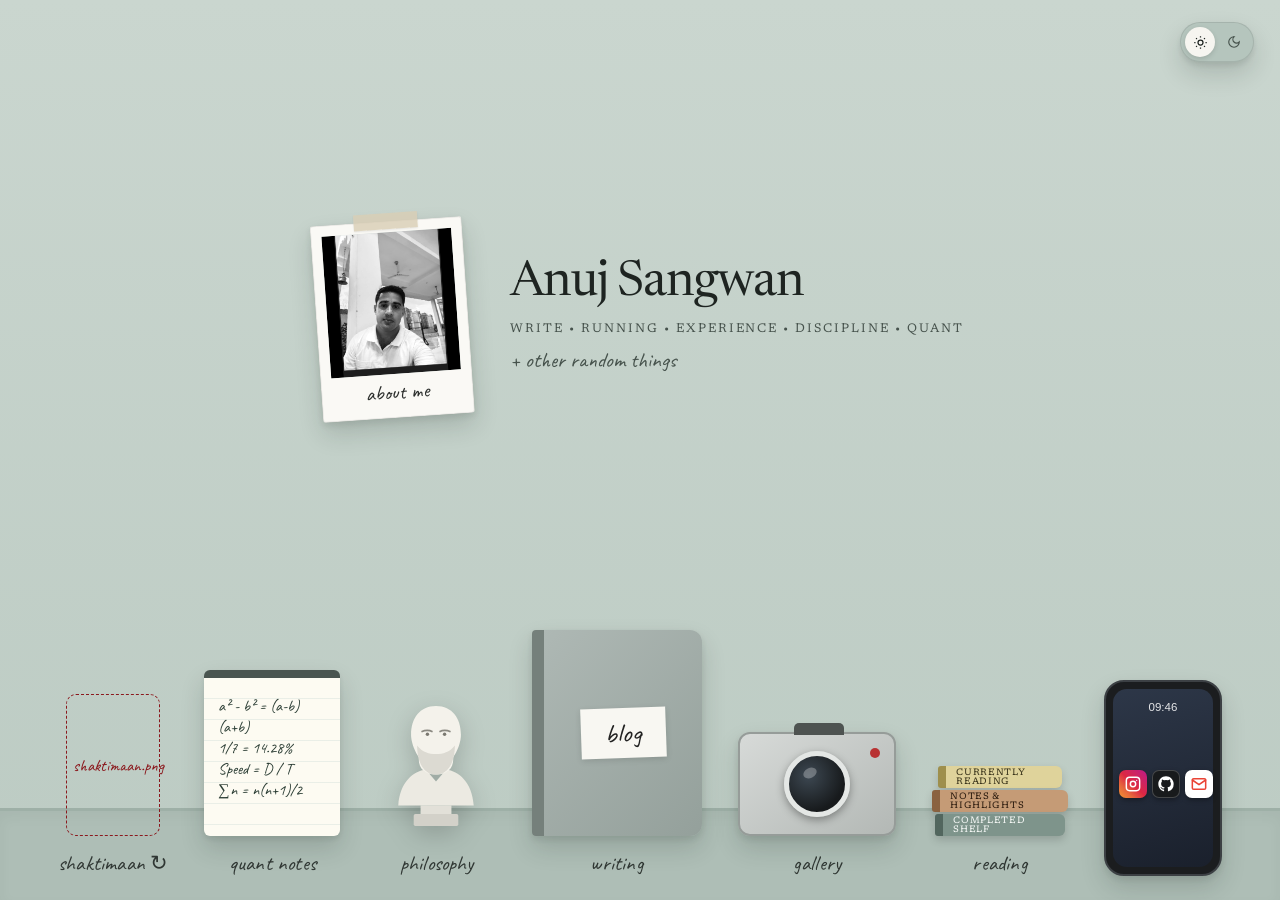
==== commit e0b34036: "Refactor Minted Grey theme CSS variables Updated CSS variables for Minted Grey theme to match previe" ====
--- a/index.html
+++ b/index.html
@@ -11,19 +11,19 @@
 
 <style>
   :root {
-    /* Minted Grey (Bright Theme) */
-    --bg: #dce5e0;
-    --bg-top: #e4ece8;
-    --sill-bg: #cdd8d2;
-    --sill-edge: #bcc9c2;
-    --ink: #222624;
-    --muted: #55605b;
+    /* Exact Minted Grey from Preview */
+    --bg: #bccbc3;
+    --bg-top: #cad6cf;
+    --sill-bg: #aebeb6;
+    --sill-edge: #9eb0a7;
+    --ink: #1e2421;
+    --muted: #46524c;
     --card-bg: #f6f5f0;
-    --card-border: rgba(0, 0, 0, 0.08);
-    --tape: rgba(218, 207, 182, 0.78);
-    --shadow: 0 12px 24px rgba(24, 32, 28, 0.14), 0 3px 6px rgba(24, 32, 28, 0.08);
-    --shadow-hover: 0 20px 34px rgba(24, 32, 28, 0.2), 0 6px 12px rgba(24, 32, 28, 0.1);
-    --pill-bg: #d1dcd6;
+    --card-border: rgba(0, 0, 0, 0.09);
+    --tape: rgba(218, 207, 182, 0.82);
+    --shadow: 0 12px 24px rgba(20, 28, 24, 0.16), 0 3px 6px rgba(20, 28, 24, 0.09);
+    --shadow-hover: 0 20px 34px rgba(20, 28, 24, 0.22), 0 6px 12px rgba(20, 28, 24, 0.12);
+    --pill-bg: #b5c5bd;
   }
 
   [data-theme="dark"] {
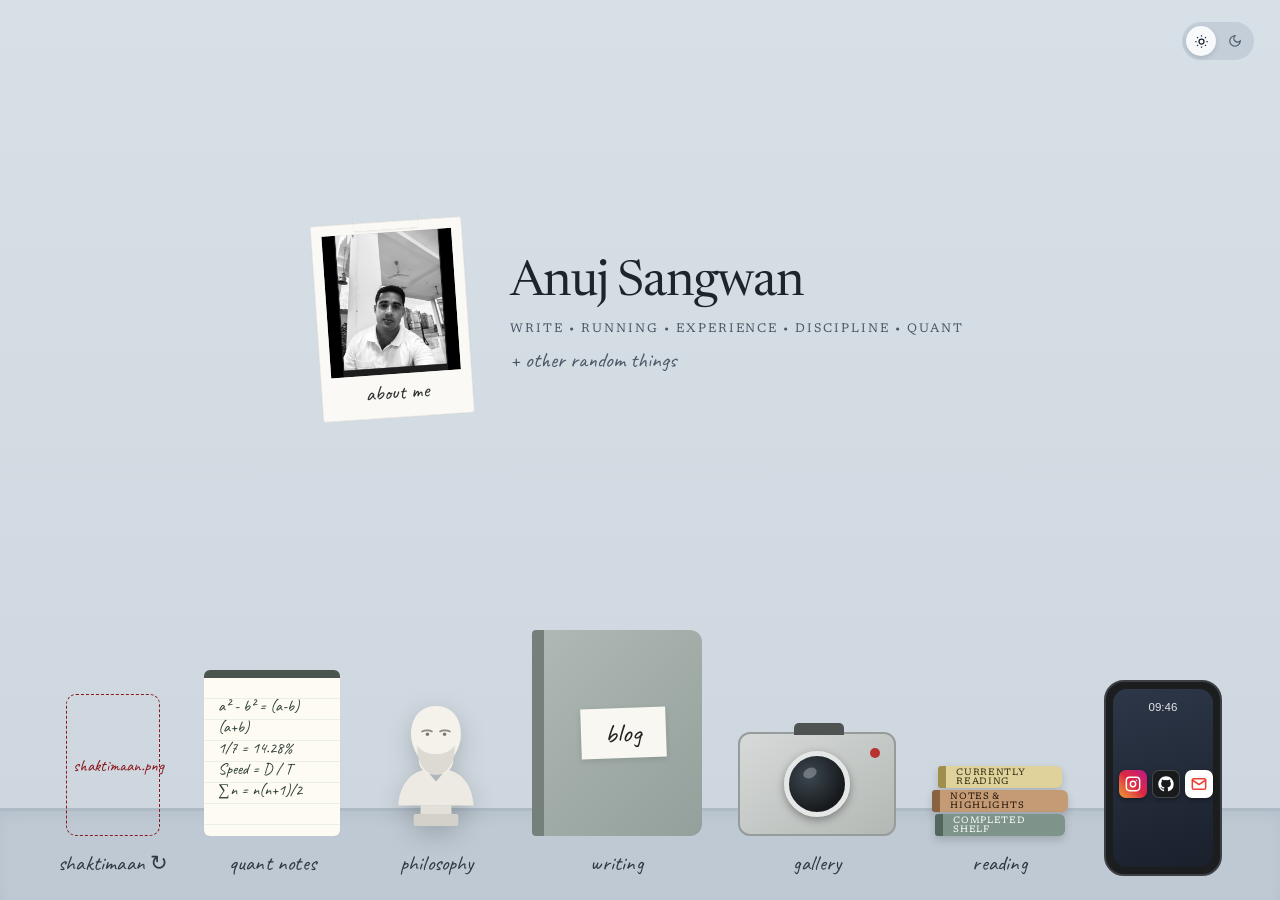
==== commit 9055543b: "Change color variables in index.html Updated CSS variables for improved color scheme." ====
--- a/index.html
+++ b/index.html
@@ -11,19 +11,14 @@
 
 <style>
   :root {
-    /* Exact Minted Grey from Preview */
-    --bg: #bccbc3;
-    --bg-top: #cad6cf;
-    --sill-bg: #aebeb6;
-    --sill-edge: #9eb0a7;
-    --ink: #1e2421;
-    --muted: #46524c;
-    --card-bg: #f6f5f0;
-    --card-border: rgba(0, 0, 0, 0.09);
-    --tape: rgba(218, 207, 182, 0.82);
-    --shadow: 0 12px 24px rgba(20, 28, 24, 0.16), 0 3px 6px rgba(20, 28, 24, 0.09);
-    --shadow-hover: 0 20px 34px rgba(20, 28, 24, 0.22), 0 6px 12px rgba(20, 28, 24, 0.12);
-    --pill-bg: #b5c5bd;
+    --bg: #cdd6de;
+    --bg-top: #d8e0e7;
+    --sill-bg: #bec9d3;
+    --sill-edge: #aebbc7;
+    --ink: #1d242b;
+    --muted: #4b5866;
+    --card-bg: #f7f9fb;
+    --pill-bg: #c3ced8;
   }
 
   [data-theme="dark"] {
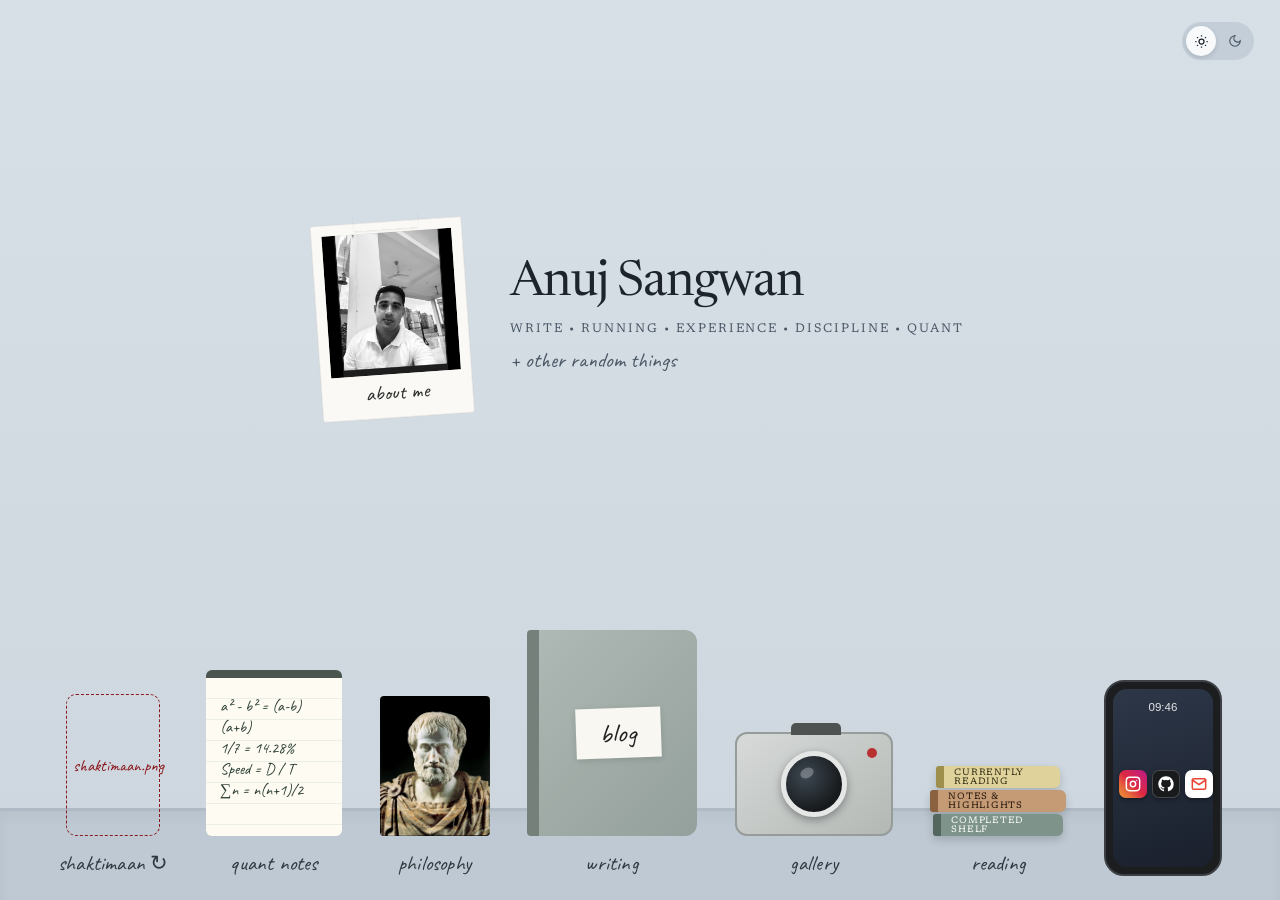
==== commit 38bf63a5: "Replace Aristotle Bust SVG with Sculpture Photo" ====
--- a/index.html
+++ b/index.html
@@ -567,22 +567,11 @@
         <span class="shelf-label">quant notes</span>
       </div>
 
-      <!-- 3. PHILOSOPHY (Aristotle Bust) -->
-      <div class="shelf-item" data-modal="philosophy">
-        <svg class="aristotle-bust" viewBox="0 0 140 165">
-          <!-- Pedestal Base -->
-          <rect x="44" y="142" width="52" height="14" rx="2" fill="#d3d1c9"/>
-          <rect x="52" y="132" width="36" height="10" fill="#e2e0d8"/>
-          <!-- Shoulders / Toga -->
-          <path d="M26,132 C28,104 44,92 58,90 L70,104 L82,90 C96,92 112,104 114,132 Z" fill="#eceae2"/>
-          <!-- Head & Beard -->
-          <path d="M70,16 C50,16 40,32 41,52 C42,62 46,70 50,76 C49,88 56,96 70,96 C84,96 91,88 90,76 C94,70 98,62 99,52 C100,32 90,16 70,16 Z" fill="#f4f2eb"/>
-          <path d="M48,62 C48,82 56,96 70,96 C84,96 92,82 92,62 C86,70 78,72 70,72 C62,72 54,70 48,62 Z" fill="#dcdad2"/>
-          <!-- Brow & Eyes -->
-          <path d="M53,46 Q60,43 66,46 M74,46 Q80,43 87,46" stroke="#8a8880" stroke-width="2" fill="none"/>
-          <circle cx="60" cy="49" r="2" fill="#7a7870"/>
-          <circle cx="80" cy="49" r="2" fill="#7a7870"/>
-        </svg>
+     <!-- 3. PHILOSOPHY (Aristotle Sculpture Photo) -->
+      <div class="shelf-item" data-modal="philosophy" title="Philosophy">
+        <div style="width: 110px; height: 140px; background: #e5e2db; border-radius: 4px; overflow: hidden; box-shadow: var(--shadow);">
+          <img src="aristotle.jpg" alt="Aristotle" style="width: 100%; height: 100%; object-fit: cover; filter: contrast(1.05); display: block;">
+        </div>
         <span class="shelf-label">philosophy</span>
       </div>
 
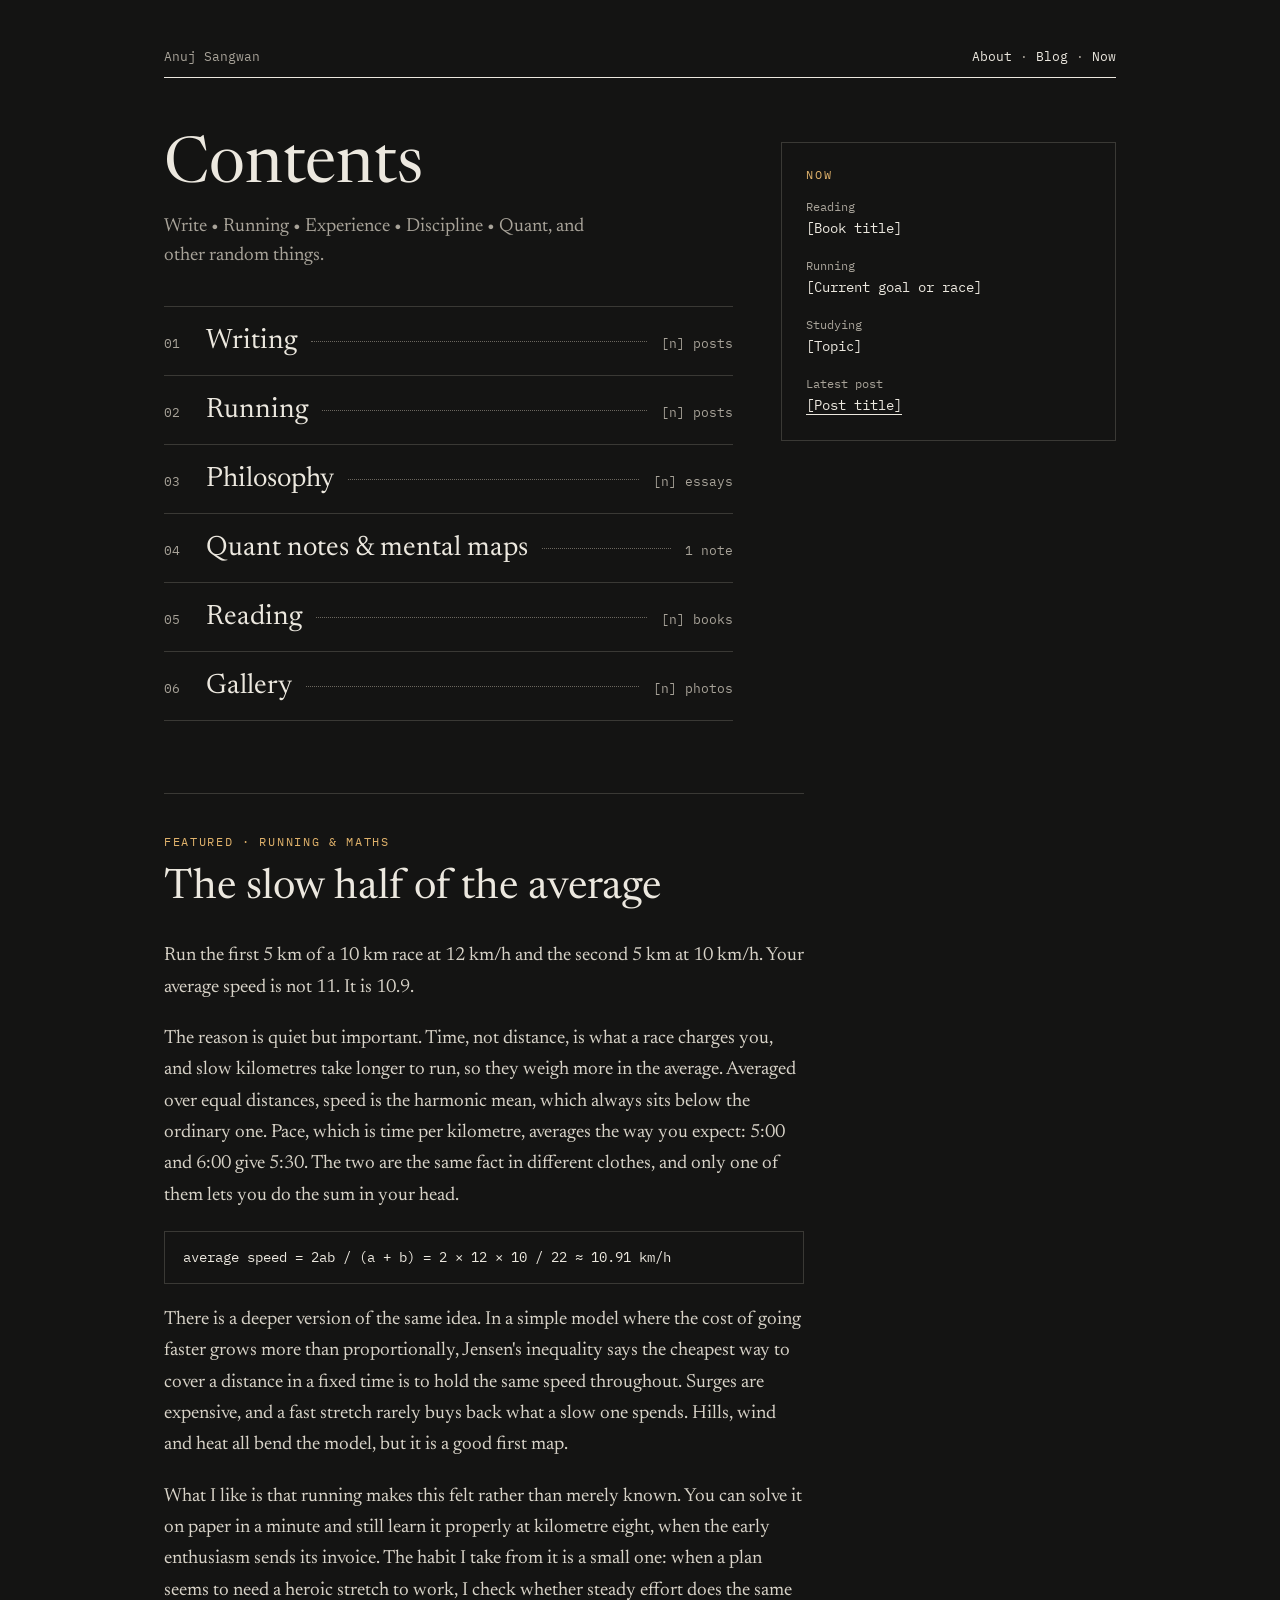
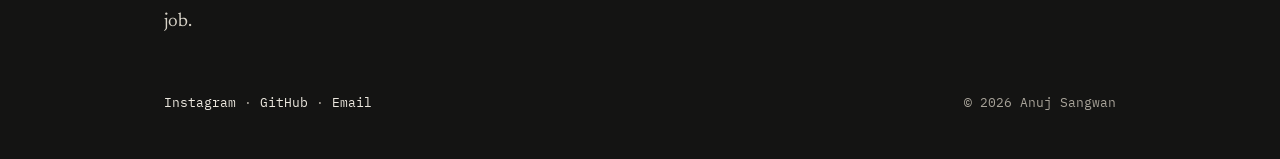
==== commit 22811dbd: "Add files via upload" ====
--- a/index.html
+++ b/index.html
@@ -1,641 +1,65 @@
 <!doctype html>
-<html lang="en" data-theme="light">
+<html lang="en">
 <head>
 <meta charset="utf-8">
 <meta name="viewport" content="width=device-width, initial-scale=1">
-<title>Anuj Sangwan</title>
-<meta name="description" content="Anuj Sangwan — write, running, experience, discipline, quant and other random things.">
+<title>Anuj Sangwan · Notebook</title>
+<meta name="description" content="Anuj Sangwan: writing, running, experience, discipline, quant and other random things.">
 <link rel="preconnect" href="https://fonts.googleapis.com">
 <link rel="preconnect" href="https://fonts.gstatic.com" crossorigin>
-<link rel="stylesheet" href="https://fonts.googleapis.com/css2?family=Caveat:wght@500;600&family=Newsreader:ital,opsz,wght@0,6..72,300..600;1,6..72,300..600&display=swap">
-
-<style>
-  :root {
-    --bg: #cdd6de;
-    --bg-top: #d8e0e7;
-    --sill-bg: #bec9d3;
-    --sill-edge: #aebbc7;
-    --ink: #1d242b;
-    --muted: #4b5866;
-    --card-bg: #f7f9fb;
-    --pill-bg: #c3ced8;
-  }
-
-  [data-theme="dark"] {
-    /* Warm Charcoal (Dark Theme) */
-    --bg: #22211f;
-    --bg-top: #262522;
-    --sill-bg: #1b1a18;
-    --sill-edge: #32302c;
-    --ink: #ebe7e0;
-    --muted: #a39e93;
-    --card-bg: #2d2b28;
-    --card-border: rgba(255, 255, 255, 0.08);
-    --tape: rgba(168, 154, 128, 0.35);
-    --shadow: 0 14px 28px rgba(0, 0, 0, 0.5), 0 3px 8px rgba(0, 0, 0, 0.35);
-    --shadow-hover: 0 22px 38px rgba(0, 0, 0, 0.65), 0 8px 16px rgba(0, 0, 0, 0.4);
-    --pill-bg: #32302c;
-  }
-
-  * {
-    box-sizing: border-box;
-    margin: 0;
-    padding: 0;
-  }
-
-  body {
-    background: linear-gradient(180deg, var(--bg-top) 0%, var(--bg) 100%);
-    color: var(--ink);
-    font-family: 'Newsreader', Georgia, serif;
-    min-height: 100vh;
-    display: flex;
-    flex-direction: column;
-    justify-content: space-between;
-    overflow-x: hidden;
-    transition: background 0.35s ease, color 0.35s ease;
-  }
-
-  /* Top-Right Theme Toggle Pill */
-  .theme-toggle {
-    position: fixed;
-    top: 22px;
-    right: 26px;
-    z-index: 100;
-    background: var(--pill-bg);
-    border: 1px solid var(--card-border);
-    border-radius: 999px;
-    padding: 4px;
-    display: flex;
-    flex-direction: row;
-    gap: 4px;
-    box-shadow: var(--shadow);
-  }
-  .theme-btn {
-    width: 30px;
-    height: 30px;
-    border-radius: 50%;
-    border: none;
-    background: transparent;
-    color: var(--muted);
-    display: grid;
-    place-items: center;
-    cursor: pointer;
-    transition: all 0.2s ease;
-  }
-  .theme-btn.active {
-    background: var(--card-bg);
-    color: var(--ink);
-    box-shadow: 0 2px 5px rgba(0,0,0,0.12);
-  }
-
-  /* UPPER HERO SECTION (Generous Breathing Room) */
-  .hero {
-    flex: 1;
-    display: flex;
-    align-items: center;
-    justify-content: center;
-    padding: 70px 24px 30px;
-  }
-
-  .hero-inner {
-    display: flex;
-    align-items: center;
-    gap: 42px;
-    max-width: 820px;
-  }
-
-  /* Polaroid Photo (About Me) */
-  .polaroid-btn {
-    position: relative;
-    cursor: pointer;
-    transform: rotate(-4deg);
-    transition: transform 0.28s cubic-bezier(0.22, 1, 0.36, 1);
-    flex-shrink: 0;
-  }
-  .polaroid-btn:hover {
-    transform: rotate(-1deg) translateY(-5px);
-  }
-  .tape {
-    width: 64px;
-    height: 16px;
-    background: var(--tape);
-    margin: 0 auto -8px;
-    position: relative;
-    z-index: 5;
-    box-shadow: 0 1px 2px rgba(0,0,0,0.08);
-  }
-  .polaroid-card {
-    background: #faf9f5;
-    padding: 10px 10px 14px;
-    border-radius: 3px;
-    box-shadow: var(--shadow);
-    border: 1px solid rgba(0,0,0,0.08);
-    width: 152px;
-    text-align: center;
-  }
-  .polaroid-img-box {
-    width: 130px;
-    height: 142px;
-    background: #d8dfdb;
-    overflow: hidden;
-  }
-  .polaroid-img-box img {
-    width: 100%;
-    height: 100%;
-    object-fit: cover;
-    filter: grayscale(100%) contrast(1.06);
-    transition: filter 0.3s ease;
-    display: block;
-  }
-  .polaroid-btn:hover .polaroid-img-box img {
-    filter: grayscale(15%) contrast(1.03);
-  }
-  .polaroid-caption {
-    font-family: 'Caveat', cursive;
-    font-size: 1.3rem;
-    color: #2b2e2c;
-    margin-top: 8px;
-    line-height: 1;
-  }
-
-  /* Title & Pillars */
-  .hero-text h1 {
-    font-size: 3.1rem;
-    font-weight: 400;
-    letter-spacing: -0.025em;
-    line-height: 1.08;
-    margin-bottom: 10px;
-  }
-  .hero-pillars {
-    font-size: 0.78rem;
-    letter-spacing: 0.16em;
-    text-transform: uppercase;
-    color: var(--muted);
-    line-height: 1.6;
-  }
-  .hero-random {
-    font-family: 'Caveat', cursive;
-    font-size: 1.35rem;
-    color: var(--muted);
-    margin-top: 6px;
-  }
-
-  /* LOWER WINDOWSILL HORIZON SHELF */
-  .horizon-wrap {
-    position: relative;
-    width: 100%;
-    padding-top: 40px;
-  }
-
-  /* The Physical Shelf Ledge */
-  .windowsill-ledge {
-    position: absolute;
-    bottom: 0;
-    left: 0;
-    right: 0;
-    height: 92px;
-    background: var(--sill-bg);
-    border-top: 3px solid var(--sill-edge);
-    box-shadow: inset 0 6px 14px rgba(0, 0, 0, 0.04);
-    z-index: 1;
-    transition: background 0.35s ease, border-color 0.35s ease;
-  }
-
-  .shelf-items {
-    position: relative;
-    z-index: 10;
-    max-width: 1220px;
-    margin: 0 auto;
-    padding: 0 28px 24px;
-    display: flex;
-    align-items: flex-end;
-    justify-content: space-between;
-    gap: 18px;
-    perspective: 1000px;
-  }
-
-  .shelf-item {
-    display: flex;
-    flex-direction: column;
-    align-items: center;
-    cursor: pointer;
-    text-decoration: none;
-    color: inherit;
-    transition: transform 0.28s cubic-bezier(0.22, 1, 0.36, 1);
-  }
-  .shelf-item:hover {
-    transform: translateY(-10px);
-  }
-  .shelf-label {
-    font-family: 'Caveat', cursive;
-    font-size: 1.32rem;
-    color: var(--ink);
-    margin-top: 14px;
-    letter-spacing: 0.2px;
-    opacity: 0.88;
-  }
-
-  /* 1. SHAKTIMAAN (Left) */
-  .item-shaktimaan {
-    transform-style: preserve-3d;
-  }
-  .shaktimaan-cutout {
-    width: 105px;
-    height: 162px;
-    object-fit: contain;
-    filter: drop-shadow(0 8px 10px rgba(0, 0, 0, 0.24));
-    transform-style: preserve-3d;
-    display: block;
-  }
-  @keyframes shaktimaanHorizonSpin {
-    0%   { transform: translate(0, 0) rotateY(0deg) scale(1); filter: drop-shadow(0 8px 10px rgba(0,0,0,0.24)); }
-    15%  { transform: translate(20px, -160px) rotateY(1080deg) scale(1.1); filter: drop-shadow(0 0 18px rgba(255, 200, 40, 0.9)); }
-    45%  { transform: translate(480px, -280px) rotateY(3600deg) scale(1.15); filter: drop-shadow(0 0 24px rgba(255, 190, 20, 0.95)); }
-    75%  { transform: translate(860px, -140px) rotateY(6120deg) scale(1.08); filter: drop-shadow(0 0 20px rgba(255, 200, 40, 0.9)); }
-    92%  { transform: translate(120px, -40px) rotateY(7560deg) scale(1.02); }
-    100% { transform: translate(0, 0) rotateY(7920deg) scale(1); filter: drop-shadow(0 8px 10px rgba(0,0,0,0.24)); }
-  }
-  .shaktimaan-flying .shaktimaan-cutout {
-    animation: shaktimaanHorizonSpin 3.3s cubic-bezier(0.4, 0.05, 0.6, 0.95) forwards;
-  }
-  .shaktimaan-flying {
-    z-index: 999 !important;
-  }
-
-  /* 2. QUANT NOTEPAD */
-  .quant-pad {
-    width: 136px;
-    height: 166px;
-    background: #fdfbf2;
-    border-radius: 6px;
-    box-shadow: var(--shadow);
-    padding: 18px 14px 12px;
-    position: relative;
-    color: #2b302e;
-    background-image: repeating-linear-gradient(transparent, transparent 20px, #d7e2dc 21px);
-    border-top: 8px solid #4a5550;
-  }
-  .quant-pad .math-scribble {
-    font-family: 'Caveat', cursive;
-    font-size: 1rem;
-    line-height: 21px;
-    color: #2c3e35;
-  }
-
-  /* 3. PHILOSOPHY - ARISTOTLE BUST */
-  .aristotle-bust {
-    width: 120px;
-    height: 146px;
-    filter: drop-shadow(0 8px 12px rgba(0, 0, 0, 0.18));
-  }
-
-  /* 4. BLOG NOTEBOOK (Centerpiece on Shelf) */
-  .blog-notebook {
-    width: 170px;
-    height: 206px;
-    background: linear-gradient(135deg, #aeb8b4, #94a09b);
-    border-radius: 4px 12px 12px 4px;
-    box-shadow: var(--shadow);
-    border-left: 12px solid #75807b;
-    display: grid;
-    place-items: center;
-  }
-  .blog-sticker {
-    background: #f8f7f2;
-    color: #222;
-    padding: 8px 24px;
-    font-family: 'Caveat', cursive;
-    font-size: 1.7rem;
-    box-shadow: 0 2px 6px rgba(0,0,0,0.12);
-    transform: rotate(-2deg);
-  }
-
-  /* 5. GALLERY - RETRO DSLR CAMERA */
-  .dslr-body {
-    width: 158px;
-    height: 104px;
-    background: linear-gradient(145deg, #d7dad8, #b3b8b5);
-    border-radius: 12px;
-    box-shadow: var(--shadow);
-    border: 2px solid #969c99;
-    position: relative;
-    display: flex;
-    align-items: center;
-    justify-content: center;
-  }
-  .dslr-top-bump {
-    position: absolute;
-    top: -11px;
-    left: 54px;
-    width: 50px;
-    height: 12px;
-    background: #4e5351;
-    border-radius: 5px 5px 0 0;
-  }
-  .dslr-lens {
-    width: 66px;
-    height: 66px;
-    border-radius: 50%;
-    background: radial-gradient(circle at 35% 35%, #3d4852, #171a1c 70%);
-    border: 5px solid #e4e7e5;
-    box-shadow: 0 3px 8px rgba(0,0,0,0.35);
-    position: relative;
-  }
-  .dslr-lens::after {
-    content: '';
-    position: absolute;
-    top: 12px;
-    left: 14px;
-    width: 14px;
-    height: 10px;
-    border-radius: 50%;
-    background: rgba(255,255,255,0.28);
-    transform: rotate(-25deg);
-  }
-
-  /* 6. READING - STACK OF BOOKS */
-  .book-stack {
-    display: flex;
-    flex-direction: column;
-    align-items: center;
-    gap: 2px;
-  }
-  .book-slab {
-    height: 22px;
-    border-radius: 3px 6px 6px 3px;
-    box-shadow: 0 4px 8px rgba(0,0,0,0.16);
-    display: flex;
-    align-items: center;
-    padding: 0 10px;
-    font-size: 0.58rem;
-    letter-spacing: 0.08em;
-    text-transform: uppercase;
-  }
-  .book-1 { width: 124px; background: #dfd39b; color: #3a341b; border-left: 8px solid #9e8f4c; }
-  .book-2 { width: 136px; background: #c59b76; color: #2e1d10; border-left: 8px solid #8a6240; }
-  .book-3 { width: 130px; background: #7e948b; color: #f4f7f5; border-left: 8px solid #52665e; }
-
-  /* 7. PHONE WITH INSTA, GITHUB, GMAIL */
-  .item-phone {
-    cursor: default;
-  }
-  .item-phone:hover {
-    transform: translateY(-6px);
-  }
-  .phone-frame {
-    width: 118px;
-    height: 196px;
-    background: #1b1d1f;
-    border-radius: 20px;
-    padding: 7px;
-    box-shadow: var(--shadow);
-    border: 2px solid #3c4044;
-  }
-  .phone-screen {
-    width: 100%;
-    height: 100%;
-    background: linear-gradient(165deg, #2d3748 0%, #1a202c 100%);
-    border-radius: 14px;
-    padding: 12px 6px;
-    display: flex;
-    flex-direction: column;
-    justify-content: space-between;
-  }
-  .phone-time {
-    color: rgba(255,255,255,0.88);
-    font-family: sans-serif;
-    font-size: 0.72rem;
-    text-align: center;
-  }
-  .phone-apps {
-    display: grid;
-    grid-template-columns: repeat(3, 1fr);
-    gap: 5px;
-    justify-items: center;
-    margin: auto 0;
-  }
-  .app-icon {
-    width: 28px;
-    height: 28px;
-    border-radius: 7px;
-    display: flex;
-    align-items: center;
-    justify-content: center;
-    text-decoration: none;
-    transition: transform 0.2s ease;
-    box-shadow: 0 2px 5px rgba(0,0,0,0.35);
-  }
-  .app-icon:hover {
-    transform: scale(1.22);
-  }
-
-  /* Modal */
-  .modal-backdrop {
-    position: fixed;
-    inset: 0;
-    background: rgba(15, 18, 16, 0.55);
-    backdrop-filter: blur(4px);
-    display: none;
-    place-items: center;
-    z-index: 500;
-    padding: 20px;
-  }
-  .modal-backdrop.open {
-    display: grid;
-  }
-  .modal-box {
-    background: var(--card-bg);
-    color: var(--ink);
-    border: 1px solid var(--card-border);
-    box-shadow: var(--shadow-hover);
-    max-width: 520px;
-    width: 100%;
-    padding: 28px 32px;
-    border-radius: 8px;
-    position: relative;
-  }
-  .modal-close {
-    position: absolute;
-    top: 14px;
-    right: 16px;
-    background: none;
-    border: none;
-    font-size: 1.4rem;
-    color: var(--muted);
-    cursor: pointer;
-  }
-  .modal-box h2 {
-    font-weight: 400;
-    font-size: 1.6rem;
-    margin-bottom: 10px;
-  }
-  .modal-box p, .modal-box li {
-    font-size: 0.98rem;
-    line-height: 1.6;
-    color: var(--muted);
-  }
-  .modal-box ul {
-    margin-top: 10px;
-    padding-left: 18px;
-  }
-  .modal-box li {
-    margin-bottom: 6px;
-  }
-
-  /* Responsive Mobile Layout */
-  @media (max-width: 960px) {
-    .hero-inner {
-      flex-direction: column;
-      text-align: center;
-      gap: 24px;
-    }
-    .hero-text h1 {
-      font-size: 2.3rem;
-    }
-    .windowsill-ledge {
-      display: none;
-    }
-    .shelf-items {
-      flex-wrap: wrap;
-      justify-content: center;
-      gap: 32px 26px;
-      padding-bottom: 50px;
-    }
-  }
-</style>
+<link rel="stylesheet" href="https://fonts.googleapis.com/css2?family=IBM+Plex+Mono&family=Newsreader:opsz,wght@6..72,400;6..72,500&display=swap">
+<link rel="stylesheet" href="style.css">
 </head>
 <body>
+<div class="wrap">
 
-  <!-- Top-Right Theme Toggle -->
-  <div class="theme-toggle" title="Switch Theme">
-    <button class="theme-btn active" id="btn-light" aria-label="Minted Grey Theme">
-      <svg width="15" height="15" viewBox="0 0 24 24" fill="none" stroke="currentColor" stroke-width="2">
-        <circle cx="12" cy="12" r="4"/><path d="M12 2v2m0 16v2M4.93 4.93l1.41 1.41m11.32 11.32l1.41 1.41M2 12h2m16 0h2M6.34 17.66l-1.41 1.41M19.07 4.93l-1.41 1.41"/>
-      </svg>
-    </button>
-    <button class="theme-btn" id="btn-dark" aria-label="Warm Charcoal Theme">
-      <svg width="14" height="14" viewBox="0 0 24 24" fill="none" stroke="currentColor" stroke-width="2">
-        <path d="M12 3a6 6 0 0 0 9 9 9 9 0 1 1-9-9Z"/>
-      </svg>
-    </button>
+  <div class="topbar">
+    <span>Anuj Sangwan</span>
+    <span><a href="about/">About</a> · <a href="blog/">Blog</a> · <a href="now/">Now</a></span>
   </div>
 
-  <!-- UPPER HERO: Polaroid + Editorial Header -->
-  <header class="hero">
-    <div class="hero-inner">
-      <div class="polaroid-btn" data-modal="about" title="Click to read About Me">
-        <div class="tape"></div>
-        <div class="polaroid-card">
-          <div class="polaroid-img-box">
-            <img src="me.jpeg" alt="Anuj Sangwan">
-          </div>
-          <div class="polaroid-caption">about me</div>
-        </div>
-      </div>
+  <div class="layout">
+    <main>
+      <h1>Contents</h1>
+      <p class="lede">Write • Running • Experience • Discipline • Quant, and other random things.</p>
+      <ol class="toc">
+        <li><a href="blog/"><span class="num">01</span><span class="name">Writing</span><span class="dots"></span><span class="count">[n] posts</span></a></li>
+        <li><a href="#"><span class="num">02</span><span class="name">Running</span><span class="dots"></span><span class="count">[n] posts</span></a></li>
+        <li><a href="#"><span class="num">03</span><span class="name">Philosophy</span><span class="dots"></span><span class="count">[n] essays</span></a></li>
+        <li><a href="trapezium-diagonals.html"><span class="num">04</span><span class="name">Quant notes &amp; mental maps</span><span class="dots"></span><span class="count">1 note</span></a></li>
+        <li><a href="#"><span class="num">05</span><span class="name">Reading</span><span class="dots"></span><span class="count">[n] books</span></a></li>
+        <li><a href="#"><span class="num">06</span><span class="name">Gallery</span><span class="dots"></span><span class="count">[n] photos</span></a></li>
+      </ol>
+    </main>
 
-      <div class="hero-text">
-        <h1>Anuj Sangwan</h1>
-        <div class="hero-pillars">Write &bull; Running &bull; Experience &bull; Discipline &bull; Quant</div>
-        <div class="hero-random">+ other random things</div>
-      </div>
+    <aside class="now" aria-labelledby="now-title">
+      <h2 class="label" id="now-title"><a href="now/" style="color:inherit">Now</a></h2>
+      <dl>
+        <div><dt>Reading</dt><dd>[Book title]</dd></div>
+        <div><dt>Running</dt><dd>[Current goal or race]</dd></div>
+        <div><dt>Studying</dt><dd>[Topic]</dd></div>
+        <div><dt>Latest post</dt><dd><a href="#">[Post title]</a></dd></div>
+      </dl>
+    </aside>
+  </div>
+
+  <article class="essay">
+    <p class="label">Featured · Running &amp; maths</p>
+    <h2>The slow half of the average</h2>
+    <div class="prose">
+      <p>Run the first 5 km of a 10 km race at 12 km/h and the second 5 km at 10 km/h. Your average speed is not 11. It is 10.9.</p>
+      <p>The reason is quiet but important. Time, not distance, is what a race charges you, and slow kilometres take longer to run, so they weigh more in the average. Averaged over equal distances, speed is the harmonic mean, which always sits below the ordinary one. Pace, which is time per kilometre, averages the way you expect: 5:00 and 6:00 give 5:30. The two are the same fact in different clothes, and only one of them lets you do the sum in your head.</p>
+      <p class="formula">average speed = 2ab / (a + b) = 2 × 12 × 10 / 22 ≈ 10.91 km/h</p>
+      <p>There is a deeper version of the same idea. In a simple model where the cost of going faster grows more than proportionally, Jensen's inequality says the cheapest way to cover a distance in a fixed time is to hold the same speed throughout. Surges are expensive, and a fast stretch rarely buys back what a slow one spends. Hills, wind and heat all bend the model, but it is a good first map.</p>
+      <p>What I like is that running makes this felt rather than merely known. You can solve it on paper in a minute and still learn it properly at kilometre eight, when the early enthusiasm sends its invoice. The habit I take from it is a small one: when a plan seems to need a heroic stretch to work, I check whether steady effort does the same job.</p>
     </div>
-  </header>
+  </article>
 
-  <!-- LOWER WINDOWSILL HORIZON SHELF -->
-  <section class="horizon-wrap">
-    <div class="windowsill-ledge"></div>
+  <div class="footer">
+    <span><a href="https://www.instagram.com/anuj_191025/">Instagram</a> · <a href="https://github.com/keepitanuj">GitHub</a> · <a href="mailto:anujsangwan4578@gmail.com">Email</a></span>
+    <span>© 2026 Anuj Sangwan</span>
+  </div>
 
-    <div class="shelf-items">
-
-      <!-- 1. SHAKTIMAAN -->
-      <div class="shelf-item item-shaktimaan" id="shaktimaan" title="Click to spin Shaktimaan!">
-        <img class="shaktimaan-cutout" src="shaktimaan.png" alt="Shaktimaan"
-             onerror="this.outerHTML='<div style=\'width:94px;height:142px;border:1.5px dashed #8b181d;border-radius:10px;display:grid;place-items:center;text-align:center;font-family:Caveat,cursive;font-size:1.05rem;color:#8b181d;padding:6px;\'>shaktimaan.png</div>';">
-        <span class="shelf-label">shaktimaan ↻</span>
-      </div>
-
-      <!-- 2. QUANT NOTES -->
-      <div class="shelf-item" data-modal="quant">
-        <div class="quant-pad">
-          <div class="math-scribble">
-            a² - b² = (a-b)(a+b)<br>
-            1/7 = 14.28%<br>
-            Speed = D / T<br>
-            ∑n = n(n+1)/2
-          </div>
-        </div>
-        <span class="shelf-label">quant notes</span>
-      </div>
-
-     <!-- 3. PHILOSOPHY (Aristotle Sculpture Photo) -->
-      <div class="shelf-item" data-modal="philosophy" title="Philosophy">
-        <div style="width: 110px; height: 140px; background: #e5e2db; border-radius: 4px; overflow: hidden; box-shadow: var(--shadow);">
-          <img src="aristotle.jpg" alt="Aristotle" style="width: 100%; height: 100%; object-fit: cover; filter: contrast(1.05); display: block;">
-        </div>
-        <span class="shelf-label">philosophy</span>
-      </div>
-
-      <!-- 4. BLOG NOTEBOOK (Links to blog/) -->
-      <a class="shelf-item" href="blog/">
-        <div class="blog-notebook">
-          <div class="blog-sticker">blog</div>
-        </div>
-        <span class="shelf-label">writing</span>
-      </a>
-
-      <!-- 5. GALLERY (DSLR Camera) -->
-      <div class="shelf-item" data-modal="gallery">
-        <div class="dslr-body">
-          <div class="dslr-top-bump"></div>
-          <div class="dslr-lens"></div>
-          <div style="position:absolute;top:14px;right:14px;width:10px;height:10px;border-radius:50%;background:#b83232;"></div>
-        </div>
-        <span class="shelf-label">gallery</span>
-      </div>
-
-      <!-- 6. READING (Books Read & Reading) -->
-      <div class="shelf-item" data-modal="books">
-        <div class="book-stack">
-          <div class="book-slab book-1">Currently Reading</div>
-          <div class="book-slab book-2">Notes &amp; Highlights</div>
-          <div class="book-slab book-3">Completed Shelf</div>
-        </div>
-        <span class="shelf-label">reading</span>
-      </div>
-
-      <!-- 7. PHONE (Instagram, GitHub, Gmail) -->
-      <div class="shelf-item item-phone">
-        <div class="phone-frame">
-          <div class="phone-screen">
-            <div class="phone-time" id="phone-clock">09:46</div>
-
-            <div class="phone-apps">
-              <!-- Instagram -->
-              <a class="app-icon" href="https://www.instagram.com/anuj_191025/" target="_blank" rel="noopener noreferrer" title="Instagram: @anuj_191025"
-                 style="background: linear-gradient(45deg, #f09433 0%, #e6683c 25%, #dc2743 50%, #cc2366 75%, #bc1888 100%);">
-                <svg width="16" height="16" viewBox="0 0 24 24" fill="none" stroke="#ffffff" stroke-width="2.2" stroke-linecap="round" stroke-linejoin="round">
-                  <rect x="2" y="2" width="20" height="20" rx="5" ry="5"></rect>
-                  <circle cx="12" cy="12" r="4"></circle>
-                  <circle cx="17.5" cy="6.5" r="1" fill="#ffffff" stroke="none"></circle>
-                </svg>
-              </a>
-
-              <!-- GitHub -->
-              <a class="app-icon" href="https://github.com/keepitanuj" target="_blank" rel="noopener noreferrer" title="GitHub: keepitanuj"
-                 style="background: #181a1c; border: 1px solid rgba(255,255,255,0.2);">
-                <svg width="16" height="16" viewBox="0 0 24 24" fill="#ffffff">
-                  <path d="M12 .5C5.65.5.5 5.65.5 12c0 5.08 3.29 9.39 7.86 10.91.58.1.79-.25.79-.56v-2.17c-3.2.7-3.87-1.36-3.87-1.36-.52-1.33-1.28-1.68-1.28-1.68-1.05-.72.08-.7.08-.7 1.16.08 1.77 1.19 1.77 1.19 1.03 1.76 2.7 1.25 3.36.96.1-.75.4-1.25.73-1.54-2.55-.29-5.24-1.28-5.24-5.68 0-1.25.45-2.28 1.18-3.08-.12-.29-.51-1.46.11-3.04 0 0 .96-.31 3.16 1.18a10.9 10.9 0 0 1 5.76 0c2.2-1.49 3.16-1.18 3.16-1.18.62 1.58.23 2.75.11 3.04.73.8 1.18 1.83 1.18 3.08 0 4.41-2.69 5.39-5.25 5.67.41.36.78 1.06.78 2.14v3.17c0 .31.21.67.79.56A11.51 11.51 0 0 0 23.5 12C23.5 5.65 18.35.5 12 .5z"/>
-                </svg>
-              </a>
-
-              <!-- Gmail -->
-              <a class="app-icon" href="mailto:anujsangwan4578@gmail.com" title="Gmail: anujsangwan4578@gmail.com"
-                 style="background: #ffffff;">
-                <svg width="16" height="16" viewBox="0 0 24 24" fill="none" stroke="#ea4335" stroke-width="2.3" stroke-linecap="round" stroke-linejoin="round">
-                  <rect x="2" y="4" width="20" height="16" rx="2"></rect>
-                  <polyline points="22,6 12,13 2,6"></polyline>
-                </svg>
-              </a>
-            </div>
-
-            <div style="background: rgba(255,255,255,0.12); border-radius: 6px; padding: 4px; font-family: sans-serif; font-size: 0.55rem
+</div>
+</body>
+</html>
--- a/style.css
+++ b/style.css
@@ -0,0 +1,57 @@
+/* Shared styles for the notebook site (dark theme) */
+:root{
+  --bg:#141413; --ink:#ECE8DF; --soft:#D8D3C8; --muted:#A8A399;
+  --line:#3A3935; --dot:#6B675F; --accent:#E0B26B;
+  --serif:Newsreader,Georgia,serif;
+  --mono:'IBM Plex Mono',ui-monospace,Menlo,monospace;
+}
+*{box-sizing:border-box}
+html{color-scheme:dark}
+body{margin:0;background:var(--bg);color:var(--ink);font-family:var(--mono);min-height:100vh}
+a{color:var(--ink);text-decoration:none}
+a:hover,a:focus-visible{color:var(--accent)}
+.wrap{max-width:1000px;margin:0 auto;padding:48px 24px}
+.wrap.narrow{max-width:720px}
+
+.topbar{display:flex;flex-wrap:wrap;gap:12px;justify-content:space-between;font-size:13px;color:var(--muted);border-bottom:1px solid var(--ink);padding-bottom:12px}
+.label{margin:0 0 16px;font-size:12px;letter-spacing:.14em;text-transform:uppercase;font-weight:400;color:var(--accent)}
+.label.muted{color:var(--muted)}
+
+/* Home */
+.layout{display:flex;flex-wrap:wrap;gap:48px;margin-top:56px;align-items:flex-start}
+.layout main{flex:2;min-width:300px}
+h1{margin:0 0 12px;font-family:var(--serif);font-weight:400;font-size:clamp(38px,6vw,64px);line-height:1.05}
+.lede{margin:0 0 36px;font-family:var(--serif);font-size:19px;line-height:1.5;color:var(--muted);max-width:460px}
+.toc{list-style:none;margin:0;padding:0;border-bottom:1px solid var(--line)}
+.toc a{display:flex;gap:14px;align-items:baseline;padding:20px 0;border-top:1px solid var(--line)}
+.toc .num{width:28px;font-size:13px;color:var(--muted)}
+.toc .name{font-family:var(--serif);font-size:28px}
+.toc .dots{flex:1;border-bottom:1px dotted var(--dot);transform:translateY(-6px)}
+.toc .count{font-size:13px;color:var(--muted)}
+.now{flex:1;min-width:240px;margin-top:8px;border:1px solid var(--line);padding:24px}
+.now dl{margin:0;display:grid;gap:18px;font-size:14px;line-height:1.5}
+.now dt{color:var(--muted);font-size:12px}
+.now dd{margin:2px 0 0}
+.now dd a{border-bottom:1px solid var(--ink)}
+
+/* Essays and notes */
+.essay{margin-top:72px;padding-top:40px;border-top:1px solid var(--line);max-width:640px}
+.essay h2,.note h1{font-family:var(--serif);font-weight:400;line-height:1.12}
+.essay h2{margin:0 0 28px;font-size:clamp(30px,5vw,42px)}
+.prose{font-family:var(--serif);font-size:19px;line-height:1.65;color:var(--soft)}
+.prose p{margin:0 0 20px}
+.prose p:last-child{margin-bottom:0}
+.formula{padding:14px 18px;border:1px solid var(--line);font-family:var(--mono);font-size:14px;color:var(--ink);overflow-x:auto}
+.note h1{margin:56px 0 8px;font-size:clamp(34px,6vw,52px);line-height:1.08}
+.meta{margin:0;font-size:13px;color:var(--muted)}
+.section{margin-top:48px;padding-top:28px;border-top:1px solid var(--line)}
+.prose.large{font-size:20px;line-height:1.6}
+.options{list-style:none;margin:0 0 32px;padding:0;display:grid;grid-template-columns:repeat(auto-fit,minmax(120px,1fr));gap:12px;font-size:14px}
+.options li{border:1px solid var(--line);padding:12px 16px}
+.diagram{width:100%;max-width:440px;display:block;font-family:var(--mono);font-size:13px}
+.caption{margin:10px 0 0;font-size:12px;color:var(--muted)}
+.answer{margin:28px 0 0;font-family:var(--mono);font-size:15px;color:var(--accent)}
+.check{font-family:var(--serif);font-size:18px;line-height:1.65;color:var(--muted);margin:0}
+
+.footer{display:flex;flex-wrap:wrap;gap:12px 24px;justify-content:space-between;margin-top:56px;font-size:13px;color:var(--muted)}
+.footer.ruled{margin-top:64px;padding-top:20px;border-top:1px solid var(--line)}
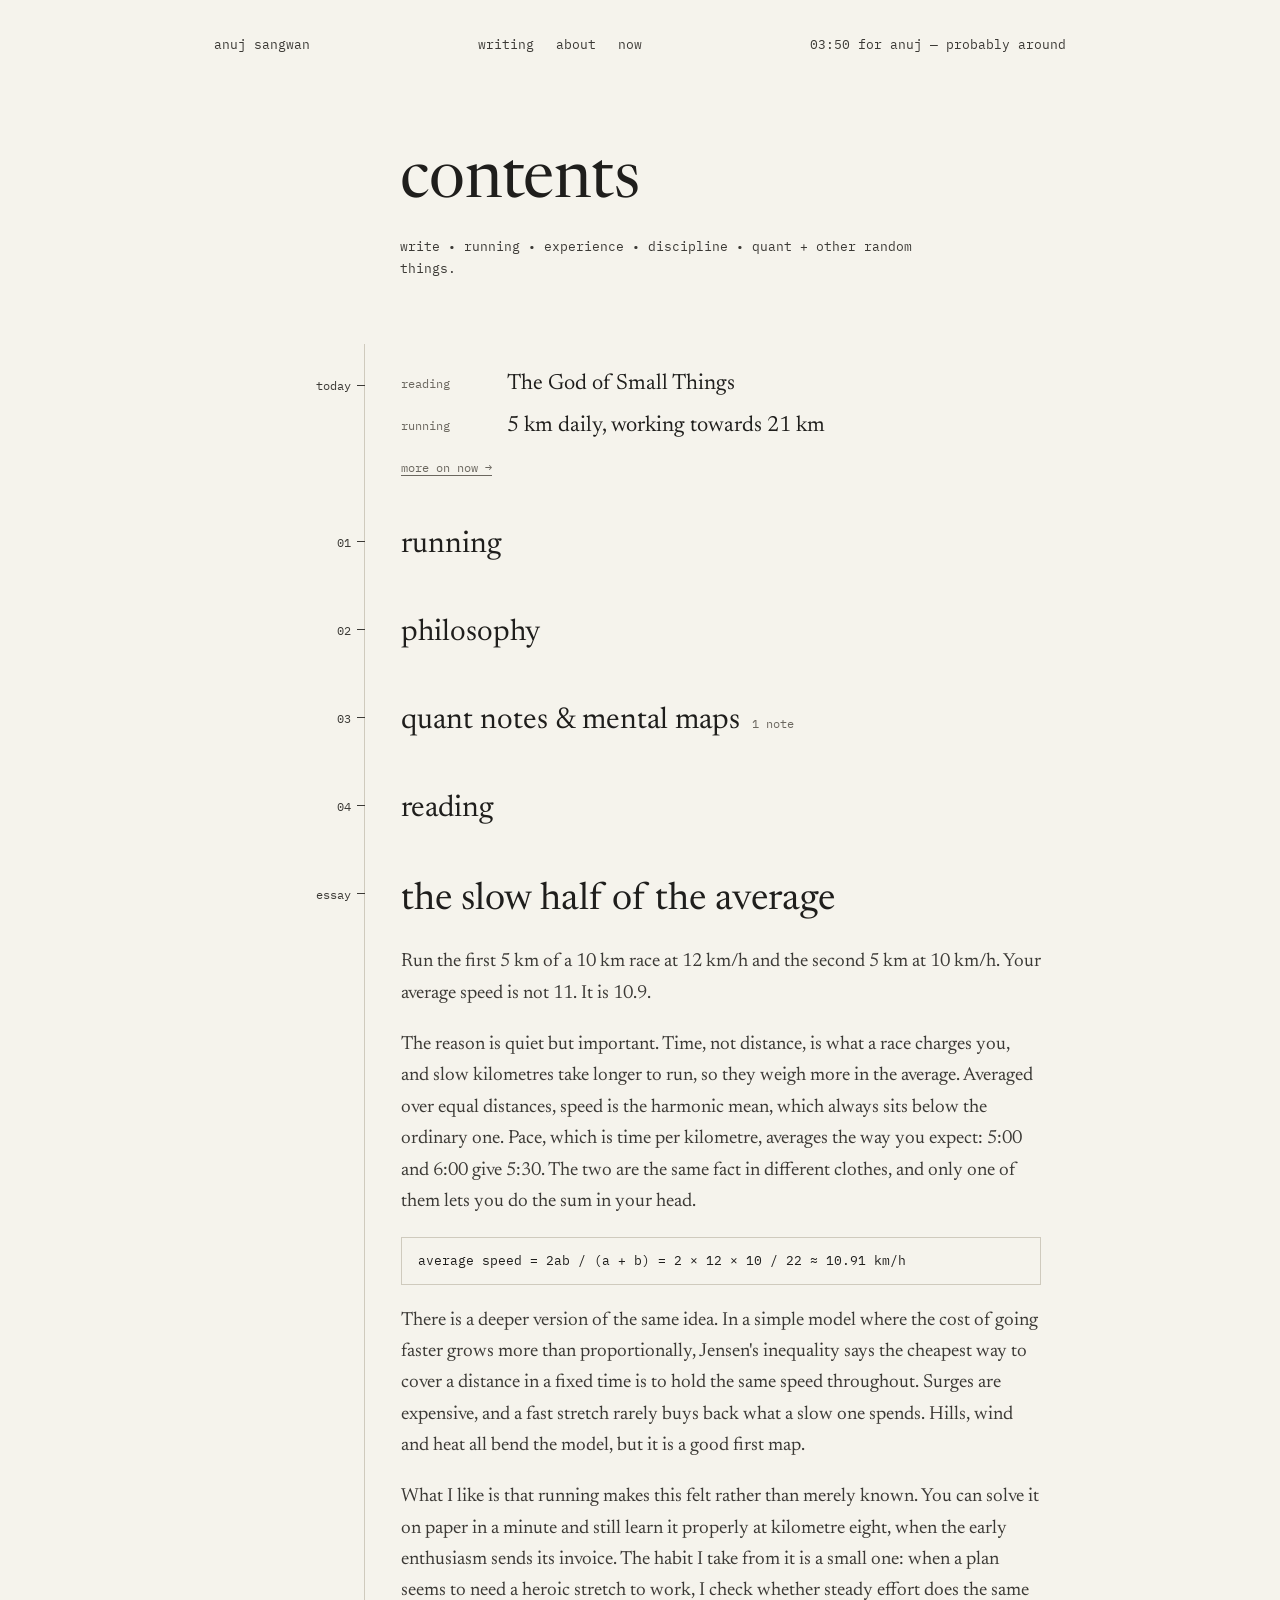
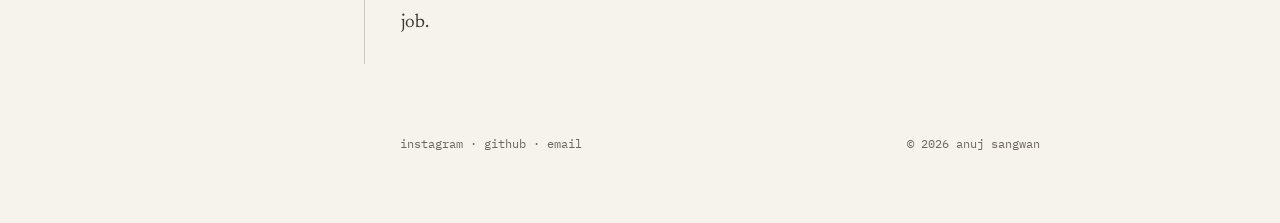
==== commit 6aa6a4d7: "Add files via upload" ====
--- a/index.html
+++ b/index.html
@@ -3,63 +3,93 @@
 <head>
 <meta charset="utf-8">
 <meta name="viewport" content="width=device-width, initial-scale=1">
-<title>Anuj Sangwan · Notebook</title>
+<title>anuj sangwan</title>
 <meta name="description" content="Anuj Sangwan: writing, running, experience, discipline, quant and other random things.">
 <link rel="preconnect" href="https://fonts.googleapis.com">
 <link rel="preconnect" href="https://fonts.gstatic.com" crossorigin>
 <link rel="stylesheet" href="https://fonts.googleapis.com/css2?family=IBM+Plex+Mono&family=Newsreader:opsz,wght@6..72,400;6..72,500&display=swap">
-<link rel="stylesheet" href="style.css">
+<link rel="stylesheet" href="home.css">
 </head>
 <body>
-<div class="wrap">
+<div class="page">
 
-  <div class="topbar">
-    <span>Anuj Sangwan</span>
-    <span><a href="about/">About</a> · <a href="blog/">Blog</a> · <a href="now/">Now</a></span>
+  <header class="top">
+    <a href="index.html">anuj sangwan</a>
+    <nav aria-label="Main">
+      <a href="blog/">writing</a>
+      <a href="about/">about</a>
+      <a href="now/">now</a>
+    </nav>
+    <span id="clock">for anuj — probably around</span>
+  </header>
+
+  <div class="intro">
+    <h1>contents</h1>
+    <p class="lede">write • running • experience • discipline • quant + other random things.</p>
   </div>
 
-  <div class="layout">
-    <main>
-      <h1>Contents</h1>
-      <p class="lede">Write • Running • Experience • Discipline • Quant, and other random things.</p>
-      <ol class="toc">
-        <li><a href="blog/"><span class="num">01</span><span class="name">Writing</span><span class="dots"></span><span class="count">[n] posts</span></a></li>
-        <li><a href="#"><span class="num">02</span><span class="name">Running</span><span class="dots"></span><span class="count">[n] posts</span></a></li>
-        <li><a href="#"><span class="num">03</span><span class="name">Philosophy</span><span class="dots"></span><span class="count">[n] essays</span></a></li>
-        <li><a href="trapezium-diagonals.html"><span class="num">04</span><span class="name">Quant notes &amp; mental maps</span><span class="dots"></span><span class="count">1 note</span></a></li>
-        <li><a href="#"><span class="num">05</span><span class="name">Reading</span><span class="dots"></span><span class="count">[n] books</span></a></li>
-        <li><a href="#"><span class="num">06</span><span class="name">Gallery</span><span class="dots"></span><span class="count">[n] photos</span></a></li>
-      </ol>
-    </main>
+  <main class="timeline">
 
-    <aside class="now" aria-labelledby="now-title">
-      <h2 class="label" id="now-title"><a href="now/" style="color:inherit">Now</a></h2>
-      <dl>
-        <div><dt>Reading</dt><dd>[Book title]</dd></div>
-        <div><dt>Running</dt><dd>[Current goal or race]</dd></div>
-        <div><dt>Studying</dt><dd>[Topic]</dd></div>
-        <div><dt>Latest post</dt><dd><a href="#">[Post title]</a></dd></div>
+    <section class="entry" aria-label="Now">
+      <span class="when">today</span>
+      <dl class="now">
+        <dt>reading</dt><dd>The God of Small Things</dd>
+        <dt>running</dt><dd>5 km daily, working towards 21 km</dd>
       </dl>
-    </aside>
-  </div>
+      <p class="more"><a href="now/">more on now →</a></p>
+    </section>
 
-  <article class="essay">
-    <p class="label">Featured · Running &amp; maths</p>
-    <h2>The slow half of the average</h2>
-    <div class="prose">
-      <p>Run the first 5 km of a 10 km race at 12 km/h and the second 5 km at 10 km/h. Your average speed is not 11. It is 10.9.</p>
-      <p>The reason is quiet but important. Time, not distance, is what a race charges you, and slow kilometres take longer to run, so they weigh more in the average. Averaged over equal distances, speed is the harmonic mean, which always sits below the ordinary one. Pace, which is time per kilometre, averages the way you expect: 5:00 and 6:00 give 5:30. The two are the same fact in different clothes, and only one of them lets you do the sum in your head.</p>
-      <p class="formula">average speed = 2ab / (a + b) = 2 × 12 × 10 / 22 ≈ 10.91 km/h</p>
-      <p>There is a deeper version of the same idea. In a simple model where the cost of going faster grows more than proportionally, Jensen's inequality says the cheapest way to cover a distance in a fixed time is to hold the same speed throughout. Surges are expensive, and a fast stretch rarely buys back what a slow one spends. Hills, wind and heat all bend the model, but it is a good first map.</p>
-      <p>What I like is that running makes this felt rather than merely known. You can solve it on paper in a minute and still learn it properly at kilometre eight, when the early enthusiasm sends its invoice. The habit I take from it is a small one: when a plan seems to need a heroic stretch to work, I check whether steady effort does the same job.</p>
-    </div>
-  </article>
+    <section class="entry">
+      <span class="when">01</span>
+      <a href="#" class="name">running</a>
+    </section>
+    <section class="entry">
+      <span class="when">02</span>
+      <a href="#" class="name">philosophy</a>
+    </section>
+    <section class="entry">
+      <span class="when">03</span>
+      <a href="trapezium-diagonals.html" class="name">quant notes &amp; mental maps</a><span class="meta">1 note</span>
+    </section>
+    <section class="entry">
+      <span class="when">04</span>
+      <a href="#" class="name">reading</a>
+    </section>
 
-  <div class="footer">
-    <span><a href="https://www.instagram.com/anuj_191025/">Instagram</a> · <a href="https://github.com/keepitanuj">GitHub</a> · <a href="mailto:anujsangwan4578@gmail.com">Email</a></span>
-    <span>© 2026 Anuj Sangwan</span>
-  </div>
+    <article class="entry essay">
+      <span class="when">essay</span>
+      <h2>the slow half of the average</h2>
+      <div class="prose">
+        <p>Run the first 5 km of a 10 km race at 12 km/h and the second 5 km at 10 km/h. Your average speed is not 11. It is 10.9.</p>
+        <p>The reason is quiet but important. Time, not distance, is what a race charges you, and slow kilometres take longer to run, so they weigh more in the average. Averaged over equal distances, speed is the harmonic mean, which always sits below the ordinary one. Pace, which is time per kilometre, averages the way you expect: 5:00 and 6:00 give 5:30. The two are the same fact in different clothes, and only one of them lets you do the sum in your head.</p>
+        <p class="formula">average speed = 2ab / (a + b) = 2 × 12 × 10 / 22 ≈ 10.91 km/h</p>
+        <p>There is a deeper version of the same idea. In a simple model where the cost of going faster grows more than proportionally, Jensen's inequality says the cheapest way to cover a distance in a fixed time is to hold the same speed throughout. Surges are expensive, and a fast stretch rarely buys back what a slow one spends. Hills, wind and heat all bend the model, but it is a good first map.</p>
+        <p>What I like is that running makes this felt rather than merely known. You can solve it on paper in a minute and still learn it properly at kilometre eight, when the early enthusiasm sends its invoice. The habit I take from it is a small one: when a plan seems to need a heroic stretch to work, I check whether steady effort does the same job.</p>
+      </div>
+    </article>
+
+  </main>
+
+  <footer class="foot">
+    <span><a href="https://www.instagram.com/anuj_191025/">instagram</a> · <a href="https://github.com/keepitanuj">github</a> · <a href="mailto:anujsangwan4578@gmail.com">email</a></span>
+    <span>© 2026 anuj sangwan</span>
+  </footer>
 
 </div>
+<script>
+/* Shows the current time in India, like "14:40 for anuj — probably around".
+   To change the time zone, replace Asia/Kolkata. */
+(function(){
+  var el=document.getElementById('clock');
+  if(!el||!window.Intl)return;
+  function tick(){
+    try{
+      var t=new Date().toLocaleTimeString('en-GB',{hour:'2-digit',minute:'2-digit',timeZone:'Asia/Kolkata'});
+      el.textContent=t+' for anuj — probably around';
+    }catch(e){}
+  }
+  tick();setInterval(tick,30000);
+})();
+</script>
 </body>
 </html>
--- a/home.css
+++ b/home.css
@@ -0,0 +1,52 @@
+/* Home page: light paper style with a left-hand timeline */
+:root{
+  --bg:#F5F3EC; --ink:#1F1E1C; --soft:#3B3935; --muted:#6B675F;
+  --line:#CFCABD; --accent:#8A3B24;
+  --serif:Newsreader,Georgia,serif;
+  --mono:'IBM Plex Mono',ui-monospace,Menlo,monospace;
+}
+*{box-sizing:border-box}
+html{color-scheme:light}
+body{margin:0;background:var(--bg);color:var(--ink);font-family:var(--mono)}
+a{color:inherit;text-decoration:none}
+a:hover,a:focus-visible{color:var(--accent)}
+.page{max-width:900px;margin:0 auto;padding:36px 24px 72px}
+
+.top{display:flex;flex-wrap:wrap;gap:12px 40px;justify-content:space-between;font-size:13px;color:var(--soft)}
+.top nav{display:flex;gap:22px}
+
+.intro{margin:96px 0 64px 186px;max-width:640px}
+h1{margin:0 0 20px;font-family:var(--serif);font-weight:400;font-size:clamp(44px,8vw,64px);line-height:1.05;letter-spacing:-.01em}
+.lede{margin:0;font-size:13px;line-height:1.7;color:var(--soft);max-width:520px}
+
+.timeline{margin-left:150px;max-width:677px;border-left:1px solid var(--line);padding-left:36px}
+.entry{position:relative;padding:26px 0}
+.when{position:absolute;top:34px;right:calc(100% + 50px);font-size:12px;color:var(--soft);white-space:nowrap}
+.when::after{content:"";position:absolute;left:calc(100% + 6px);top:.55em;width:8px;border-top:1px solid var(--soft)}
+
+.name{font-family:var(--serif);font-size:30px;line-height:1.2}
+.meta{margin-left:12px;font-size:12px;color:var(--muted)}
+
+.now{display:grid;grid-template-columns:90px 1fr;gap:12px 16px;margin:0}
+.now dt{font-size:12px;color:var(--muted);padding-top:6px}
+.now dd{margin:0;font-family:var(--serif);font-size:22px;line-height:1.35}
+.more{margin:18px 0 0;font-size:12px;color:var(--muted)}
+.more a{border-bottom:1px solid var(--muted)}
+
+.essay h2{margin:0 0 24px;font-family:var(--serif);font-weight:400;font-size:clamp(28px,5vw,38px);line-height:1.15}
+.prose{font-family:var(--serif);font-size:19px;line-height:1.65;color:var(--soft)}
+.prose p{margin:0 0 20px}
+.prose p:last-child{margin-bottom:0}
+.formula{padding:12px 16px;border:1px solid var(--line);font-family:var(--mono);font-size:13px;color:var(--ink);overflow-x:auto}
+
+.foot{display:flex;flex-wrap:wrap;gap:12px 24px;justify-content:space-between;margin:72px 0 0 186px;max-width:640px;font-size:12px;color:var(--muted)}
+
+@media (max-width:700px){
+  .intro,.foot{margin-left:0}
+  .intro{margin-top:56px}
+  .timeline{margin-left:0;padding-left:20px}
+  .when{position:static;display:block;margin-bottom:8px}
+  .when::after{display:none}
+  .entry{padding:22px 0}
+  .now{grid-template-columns:80px 1fr}
+}
